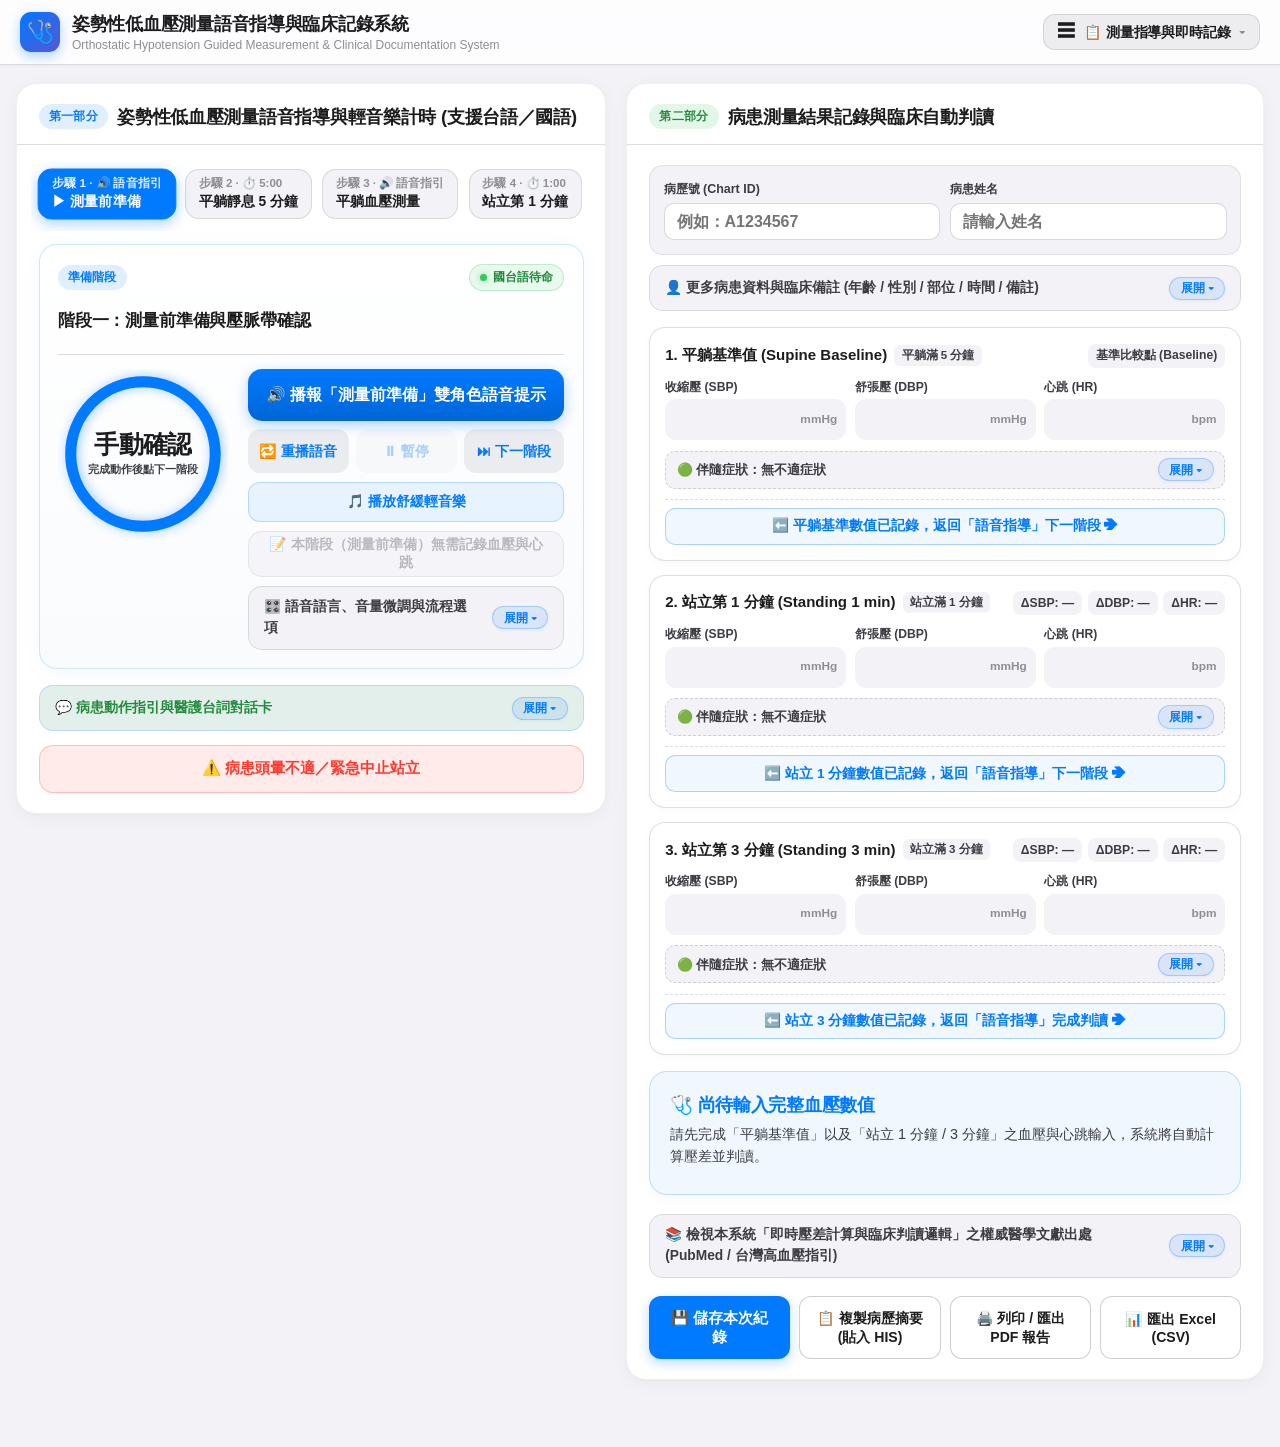
==== public/index.html @ 018072f5 "fix(ui): unify expand buttons on single line, fix completed active step text contrast, and prevent s" ====
<!DOCTYPE html>
<html lang="zh-TW">
<head>
  <meta charset="UTF-8" />
  <meta name="viewport" content="width=device-width, initial-scale=1.0" />
  <title>姿勢性低血壓測量語音指導與臨床記錄系統</title>
  <link rel="stylesheet" href="css/ios-theme.css" />
</head>
<body>

  <!-- 側邊欄導覽抽屜 (Off-canvas Sidebar Drawer) -->
  <div class="sidebar-backdrop" id="sidebarBackdrop" aria-hidden="true"></div>
  <aside class="app-sidebar" id="appSidebar" aria-label="系統功能選單">
    <div class="sidebar-header">
      <div class="sidebar-brand">
        <span class="sidebar-brand-icon">🩺</span>
        <span class="sidebar-brand-title">功能選單</span>
      </div>
      <button type="button" class="sidebar-close-btn" id="sidebarCloseBtn" aria-label="關閉選單">✕</button>
    </div>
    <div class="sidebar-body">
      <nav class="sidebar-nav-tabs" aria-label="功能頁籤">
        <button type="button" class="sidebar-tab-btn active" data-tab="tab-workspace">
          <span class="sidebar-tab-icon">📋</span>
          <div class="sidebar-tab-info">
            <strong>測量指導與即時記錄</strong>
          </div>
        </button>
        <button type="button" class="sidebar-tab-btn" data-tab="tab-history">
          <span class="sidebar-tab-icon">🗂️</span>
          <div class="sidebar-tab-info">
            <strong>歷史紀錄管理</strong>
          </div>
          <span class="badge-count" id="historyCountBadge">0</span>
        </button>
        <button type="button" class="sidebar-tab-btn" data-tab="tab-settings">
          <span class="sidebar-tab-icon">⚙️</span>
          <div class="sidebar-tab-info">
            <strong>語音、輕音樂與時間設定</strong>
          </div>
        </button>
      </nav>
      <div class="sidebar-section-divider"></div>
      <div class="sidebar-section-title">測量資料快捷操作</div>
      <div class="sidebar-actions-group">
        <button type="button" class="sidebar-action-btn" id="loadDemoCaseBtn" title="帶入一組典型姿勢性低血壓陽性數據以供測試">
          <span class="sidebar-action-icon">🧪</span>
          <div class="sidebar-action-info">
            <strong>帶入範例數據</strong>
          </div>
        </button>
        <button type="button" class="sidebar-action-btn" id="resetFormBtn" title="清空目前表單重新開始">
          <span class="sidebar-action-icon">🔄</span>
          <div class="sidebar-action-info">
            <strong>清空重填</strong>
          </div>
        </button>
      </div>
    </div>
    <div class="sidebar-footer">
      <span class="sidebar-footer-text">Orthostatic Hypotension System v2.1</span>
    </div>
  </aside>

  <!-- 頂部導覽與即時音訊狀態列 -->
  <header class="app-header">
    <div class="header-inner">
      <div class="brand-group">
        <div class="brand-icon" aria-hidden="true">🩺</div>
        <div class="brand-title">
          <h1>姿勢性低血壓測量語音指導與臨床記錄系統</h1>
          <p>Orthostatic Hypotension Guided Measurement &amp; Clinical Documentation System</p>
        </div>
      </div>

      <div class="header-controls">
        <button type="button" class="sidebar-toggle-btn" id="sidebarToggleBtn" aria-label="開啟功能選單" title="展開系統功能選單">
          <span class="sidebar-toggle-icon" aria-hidden="true">☰</span>
          <span class="sidebar-current-label" id="currentNavLabel">📋 測量指導與即時記錄</span>
          <span class="sidebar-toggle-chevron" aria-hidden="true">▾</span>
        </button>
      </div>
    </div>
  </header>

  <!-- 主內容區塊 -->
  <main class="main-container">

    <!-- 頁籤 1：雙欄聯動工作區 (第一部分：語音指導 + 第二部分：臨床記錄) -->
    <section id="tab-workspace" class="tab-panel active">

      <!-- 手機／平板專用：第一部分與第二部分快速切換列 (保留語音指導與記錄血壓雙頁箋，高度鎖定不跳動) -->
      <div class="mobile-part-switcher no-print" id="mobilePartSwitcher">
        <div class="mobile-part-switcher-inner">
          <button type="button" class="mobile-part-btn active" id="mobileShowPart1Btn">
            <span id="mobilePart1BtnText">⏱️ 語音指導</span>
            <span class="mobile-mini-timer-badge" id="mobileMiniTimerBadge">準備</span>
          </button>
          <button type="button" class="mobile-part-btn part2-btn" id="mobileShowPart2Btn">
            <span>📝 記錄血壓與判讀</span>
          </button>
        </div>
      </div>

      <div class="workspace-grid mobile-view-part1" id="workspaceGrid">

        <!-- ================================================================
             第一部分：互動式語音測量指導與等待輕音樂面板
             ================================================================ -->
        <div class="panel-card guidance-column">
          <div class="panel-header">
            <div class="panel-header-title">
              <span class="part-tag">第一部分</span>
              <h2>姿勢性低血壓測量語音指導與輕音樂計時 (支援台語／國語)</h2>
            </div>
          </div>

          <div class="panel-body">
            <!-- 階段進度條 (可點擊切換任意階段，再次點擊當前階段可直接播放) -->
            <div class="stepper-track" id="stepperTrack" aria-label="測量階段進度"></div>

            <!-- ============================================================
                 一體化「當前階段顯示 ＋ 語音/輕音樂播放與計時主控台」
                 核心按鈕一目了然，次要設定收合於摺疊抽屜內
                 ============================================================ -->
            <div class="current-stage-banner">
              <div class="stage-header-row">
                <div class="stage-meta-row">
                  <span class="stage-badge" id="currentStageBadge">準備階段</span>
                  <div class="stage-voice-status">
                    <span class="pulse-dot" id="voicePulseDot"></span>
                    <span id="voiceStatusText">國台語待命</span>
                  </div>
                </div>
                <h3 class="stage-title-text" id="currentStageTitle">階段一：測量前準備與壓脈帶確認</h3>
              </div>

              <!-- 中央整合區：左側圓形計時器 ＋ 右側主播放與階段控制面板 -->
              <div class="stage-console-body">
                <div class="timer-centerpiece">
                  <div class="timer-ring-container" id="timerRingContainer">
                    <svg class="timer-svg" viewBox="0 0 200 200">
                      <circle class="timer-circle-bg" cx="100" cy="100" r="85"></circle>
                      <circle class="timer-circle-progress" id="timerCircleProgress" cx="100" cy="100" r="85"></circle>
                    </svg>
                    <div class="timer-readout">
                      <span class="timer-digits" id="timerDigits">手動確認</span>
                      <span class="timer-subtext" id="timerSubtext">點擊主按鈕開始語音引導</span>
                    </div>
                  </div>
                </div>

                <!-- 緊貼階段與計時器的核心播放控制面板 -->
                <div class="stage-playback-controls">
                  <button type="button" class="btn btn-primary-large" id="primaryStepActionBtn">
                    🔊 播報「測量前準備」雙角色語音提示
                  </button>

                  <div class="secondary-actions-row">
                    <button type="button" class="btn btn-secondary" id="replayVoiceBtn">
                      🔁 重播語音
                    </button>
                    <button type="button" class="btn btn-secondary" id="pauseResumeTimerBtn" disabled>
                      ⏸ 暫停
                    </button>
                    <button type="button" class="btn btn-secondary" id="nextStepBtn">
                      ⏭ 下一階段
                    </button>
                  </div>

                  <button type="button" class="stage-audio-btn" id="headerMusicToggleBtn" title="隨時開啟或暫停等待期間的舒緩輕音樂" style="width: 100%;">
                    🎵 播放舒緩輕音樂
                  </button>

                  <!-- 快捷鍵：一鍵跳轉/聚焦至第二部分輸入當前階段血壓（步驟一準備階段預設為不可啟動 disabled） -->
                  <button type="button" class="btn btn-jump-record" id="jumpToRecordBtn" disabled>
                    📝 本階段（測量前準備）無需記錄血壓與心跳
                  </button>

                  <!-- 摺疊收納：平時不需頻繁變動的語音模式、獨立音量與流程選項 -->
                  <details class="collapsible-drawer">
                    <summary><span>🎛️ 語音語言、音量微調與流程選項</span></summary>
                    <div class="collapsible-drawer-body">
                      <div class="drawer-lang-row">
                        <select id="headerLangModeSelect" class="stage-lang-select" title="快速切換國語／台語播報搭配模式">
                          <option value="patient_tw_staff_zh" selected>🗣️ 病患：台語 ／ 醫護：國語 (推薦)</option>
                          <option value="all_tw">🗣️ 全台語模式 (病患＋醫護皆台語)</option>
                          <option value="patient_both_staff_zh">🗣️ 病患：國語＋台語 ／ 醫護：國語</option>
                          <option value="all_zh">🗣️ 全國語模式 (台灣國語 zh-TW)</option>
                        </select>
                        <button type="button" class="stage-audio-btn" id="headerTestVoiceBtn" title="測試台語與台灣國語語音">
                          🔊 測試語音
                        </button>
                      </div>

                      <div class="quick-volume-sliders">
                        <div class="vol-slider-item">
                          <span style="font-weight: 700; color: #047857; white-space: nowrap;">🔊 台語音量：</span>
                          <input type="range" id="quickTwVolInput" min="0.0" max="4.0" step="0.1" value="2.2" style="accent-color: #0d8a72;" title="獨立調整台語語音音量（支援 0% 靜音至 400% 增幅放大）" />
                          <strong id="quickTwVolVal" style="min-width: 42px; text-align: right; color: #047857;">220%</strong>
                        </div>
                        <div class="vol-slider-item">
                          <span style="font-weight: 700; color: #1d4ed8; white-space: nowrap;">🔉 國語音量：</span>
                          <input type="range" id="quickZhVolInput" min="0.0" max="2.0" step="0.05" value="0.65" style="accent-color: #0f6cbd;" title="獨立調整國語語音音量（透過 Web Audio GainNode 即時控音，支援 0% 靜音至 200% 增幅）" />
                          <strong id="quickZhVolVal" style="min-width: 42px; text-align: right; color: #1d4ed8;">65%</strong>
                        </div>
                      </div>

                      <div class="protocol-toolbar" style="margin-bottom: 0; padding-bottom: 0; border-bottom: none;">
                        <label class="toggle-label" title="勾選後將在平躺與站立之間增加「坐姿過渡與測量」階段">
                          <input type="checkbox" id="includeSittingToggle" />
                          <span>包含「坐姿過渡測量」階段</span>
                        </label>
                        <label class="toggle-label" title="開啟後將等待計時縮短為 15 秒，方便快速展示、教學或測試語音流程">
                          <input type="checkbox" id="quickDemoToggle" />
                          <span>⚡ 15秒快速測試模式</span>
                        </label>
                      </div>
                    </div>
                  </details>
                </div>
              </div>
            </div>

            <!-- 雙角色語音與動作提示卡 (可摺疊收合抽屜，釋放畫面垂直空間，點擊隨時展開查閱) -->
            <details class="collapsible-drawer dual-role-drawer" id="dualRoleDrawer">
              <summary>
                <span>💬 病患動作指引與醫護台詞對話卡</span>
              </summary>
              <div class="collapsible-drawer-body">
                <div class="dual-role-cards">
                  <!-- 對病患的指導 -->
                  <div class="role-card patient-card">
                    <div class="role-card-header">
                      <span class="role-badge">🛌 病患動作指引</span>
                      <div style="display: flex; gap: 0.35rem; flex-wrap: wrap;">
                        <button type="button" class="speak-single-btn" id="speakPatientTwBtn">
                          🔊 台語
                        </button>
                        <button type="button" class="speak-single-btn" id="speakPatientOnlyBtn">
                          🔊 國語
                        </button>
                      </div>
                    </div>
                    <p class="role-card-content" id="patientInstructionText">
                      請配合醫護人員躺平在檢查床上，雙腿自然伸直、不要交叉，全身放鬆即可。
                    </p>
                    <details class="collapsible-drawer" style="margin-top: 0.45rem; border-color: rgba(16, 185, 129, 0.25);">
                      <summary style="padding: 0.45rem 0.75rem; font-size: 0.8rem; background: rgba(16, 185, 129, 0.08); color: #047857;">
                        <span>💬 檢視台語台詞字幕</span>
                      </summary>
                      <div class="collapsible-drawer-body" style="padding: 0.55rem 0.75rem;">
                        <p id="patientTaiwaneseSubText" style="margin: 0; font-weight: 600; font-size: 0.82rem; color: #065f46;">
                          （台語：你好，這馬欲來量血壓。請配合護理師，躺平佇床仔頂，雙跤伸直莫交挐，身軀放輕鬆。）
                        </p>
                      </div>
                    </details>
                  </div>

                  <!-- 對醫護人員的指導 -->
                  <div class="role-card staff-card">
                    <div class="role-card-header">
                      <span class="role-badge">🧑‍⚕️ 醫護人員動作</span>
                      <div style="display: flex; gap: 0.35rem; flex-wrap: wrap;">
                        <button type="button" class="speak-single-btn" id="speakStaffOnlyBtn">
                          🔊 國語
                        </button>
                        <button type="button" class="speak-single-btn" id="speakStaffTwBtn">
                          🔊 台語
                        </button>
                      </div>
                    </div>
                    <p class="role-card-content" id="staffInstructionText">
                      請確認病患基本資料，選擇合適尺寸的血壓壓脈帶綁於上臂（與心臟同高），並引導病患平躺於檢查床上。
                    </p>
                  </div>
                </div>
              </div>
            </details>

            <!-- 緊急安全中止按鈕 -->
            <div class="action-buttons-grid">
              <button type="button" class="btn btn-warning-abort" id="emergencyAbortBtn">
                ⚠️ 病患頭暈不適／緊急中止站立
              </button>
            </div>
          </div>
        </div>

        <!-- ================================================================
             第二部分：臨床血壓心率記錄、自動判讀與病歷匯出面板
             ================================================================ -->
        <div class="panel-card record-column">
          <!-- 列印專用醫院報告標頭 -->
          <div class="print-only-header">
            <h1>姿勢性低血壓臨床檢測報告單 (Orthostatic Blood Pressure Report)</h1>
            <p>診斷基準：站立 3 分鐘內收縮壓 (SBP) 下降 ≥ 20 mmHg 或 舒張壓 (DBP) 下降 ≥ 10 mmHg</p>
          </div>

          <div class="panel-header">
            <div class="panel-header-title">
              <span class="part-tag part-two">第二部分</span>
              <h2>病患測量結果記錄與臨床自動判讀</h2>
            </div>
          </div>

          <div class="panel-body">
            <!-- 病患核心基本資料（僅保留最常填的病歷號與姓名，其餘收納至下方摺疊抽屜） -->
            <div class="patient-info-grid" style="margin-bottom: 0.65rem;">
              <div class="form-field">
                <label for="patientChartId">病歷號 (Chart ID)</label>
                <input type="text" id="patientChartId" placeholder="例如：A1234567" />
              </div>
              <div class="form-field">
                <label for="patientName">病患姓名</label>
                <input type="text" id="patientName" placeholder="請輸入姓名" />
              </div>
            </div>

            <!-- 摺疊收納：次要病患資料與臨床備註 -->
            <details class="collapsible-drawer" style="margin-bottom: 1rem;">
              <summary><span>👤 更多病患資料與臨床備註 (年齡 / 性別 / 部位 / 時間 / 備註)</span></summary>
              <div class="collapsible-drawer-body">
                <div class="patient-info-grid" style="margin-bottom: 0; background: transparent; border: none; padding: 0;">
                  <div class="form-field">
                    <label for="patientAge">年齡 (歲)</label>
                    <input type="number" id="patientAge" min="1" max="120" placeholder="例如：72" />
                  </div>
                  <div class="form-field">
                    <label for="patientGender">性別</label>
                    <select id="patientGender">
                      <option value="">未選擇</option>
                      <option value="男">男 (Male)</option>
                      <option value="女">女 (Female)</option>
                      <option value="其他">其他</option>
                    </select>
                  </div>
                  <div class="form-field">
                    <label for="patientArm">測量部位</label>
                    <select id="patientArm">
                      <option value="左手 (Left Arm)">左手 (Left Arm)</option>
                      <option value="右手 (Right Arm)">右手 (Right Arm)</option>
                    </select>
                  </div>
                  <div class="form-field">
                    <label for="patientCuffSize">壓脈帶尺寸</label>
                    <select id="patientCuffSize">
                      <option value="標準成人壓脈帶 (Standard)">標準成人壓脈帶 (Standard)</option>
                      <option value="大號成人壓脈帶 (Large)">大號成人壓脈帶 (Large)</option>
                      <option value="小號成人壓脈帶 (Small)">小號成人壓脈帶 (Small)</option>
                    </select>
                  </div>
                  <div class="form-field field-full-width">
                    <label for="patientMeasuredAt">測量日期與時間</label>
                    <input type="datetime-local" id="patientMeasuredAt" />
                  </div>
                </div>

                <div class="form-field">
                  <label for="patientNotes">醫護臨床備註（如：目前服用之降血壓藥物、昨日飲水量、下床步態觀察等）</label>
                  <textarea id="patientNotes" rows="2" placeholder="可輸入相關病史、用藥或臨床觀察備註..."></textarea>
                </div>
              </div>
            </details>

            <!-- 各階段血壓、心跳與症狀動態輸入區 -->
            <div class="measurement-stages-list" id="measurementStagesContainer"></div>

            <!-- 即時臨床自動判讀橫幅 -->
            <div class="assessment-banner status-pending" id="clinicalAssessmentBanner">
              <div class="assessment-headline" id="assessmentHeadline">
                🩺 尚待輸入完整血壓數值
              </div>
              <p class="assessment-summary" id="assessmentSummary">
                請先完成「平躺基準值」以及「站立 1 分鐘 / 3 分鐘」之血壓與心跳輸入，系統將自動計算壓差並判讀。
              </p>
              <ul class="assessment-notes-list" id="assessmentNotesList"></ul>
            </div>

            <!-- 臨床計算與判讀基準之權威醫學文獻出處 (PubMed / 台灣臨床指引) -->
            <details class="collapsible-drawer" style="margin-bottom: 1.15rem;" class="no-print">
              <summary>
                <span>📚 檢視本系統「即時壓差計算與臨床判讀邏輯」之權威醫學文獻出處 (PubMed / 台灣高血壓指引)</span>
              </summary>
              <div class="collapsible-drawer-body" style="font-size: 0.82rem; line-height: 1.5; color: #334155;">
                <div>
                  <strong>1. 姿勢性低血壓標準定義（平躺 5 分鐘後站立 3 分鐘內 ΔSBP 下降 ≥ 20 mmHg 或 ΔDBP 下降 ≥ 10 mmHg；合併仰臥位高血壓者參考 ΔSBP 下降 ≥ 30 mmHg）：</strong><br />
                  • Freeman R, Wieling W, Axelrod FB, et al. <em>Consensus statement on the definition of orthostatic hypotension, neurally mediated syncope and the postural tachycardia syndrome.</em> <strong>Clin Auton Res.</strong> 2011 Apr;21(2):69-72.
                  [<a href="https://pubmed.ncbi.nlm.nih.gov/21431947/" target="_blank" rel="noopener">PMID: 21431947</a> | <a href="https://doi.org/10.1007/s10286-011-0119-5" target="_blank" rel="noopener">DOI: 10.1007/s10286-011-0119-5</a>]
                </div>
                <div>
                  <strong>2. 台灣本土高血壓與高齡姿勢性低血壓臨床診療指引（台灣心臟學會 TSOC ／ 台灣高血壓學會 THS）：</strong><br />
                  • Wang TD, Chiang CE, Chao TH, et al. <em>2022 Guidelines of the Taiwan Society of Cardiology and the Taiwan Hypertension Society for the Management of Hypertension.</em> <strong>Acta Cardiol Sin.</strong> 2022 May;38(3):225-325.
                  [<a href="https://pubmed.ncbi.nlm.nih.gov/35673334/" target="_blank" rel="noopener">PMID: 35673334</a> | <a href="https://pmc.ncbi.nlm.nih.gov/articles/PMC9121756/" target="_blank" rel="noopener">PMCID: PMC9121756</a>]<br />
                  • Wu PS, Chao CT, Hsiao CH, et al. <em>Blood pressure targets, medication consideration and unique concerns in elderly hypertension IV: Focus on frailty, orthostatic hypotension, and resistant hypertension.</em> <strong>J Formos Med Assoc.</strong> 2025 Jul;124 Suppl 1:S63-S69.
                  [<a href="https://pubmed.ncbi.nlm.nih.gov/39370367/" target="_blank" rel="noopener">PMID: 39370367</a> | <a href="https://doi.org/10.1016/j.jfma.2024.09.022" target="_blank" rel="noopener">DOI: 10.1016/j.jfma.2024.09.022</a>]
                </div>
                <div>
                  <strong>3. 神經源性 (Neurogenic) vs. 非神經源性姿勢性低血壓之心率代償鑑別（ΔHR &lt; 15 bpm 及 ΔHR/ΔSBP 比值 &lt; 0.5 bpm/mmHg）：</strong><br />
                  • Norcliffe-Kaufmann L, Kaufmann H, Palma JA, et al. <em>Orthostatic heart rate changes in patients with autonomic failure caused by neurodegenerative synucleinopathies.</em> <strong>Ann Neurol.</strong> 2018 Mar;83(3):522-531.
                  [<a href="https://pubmed.ncbi.nlm.nih.gov/29405350/" target="_blank" rel="noopener">PMID: 29405350</a> | <a href="https://pmc.ncbi.nlm.nih.gov/articles/PMC5867255/" target="_blank" rel="noopener">PMCID: PMC5867255</a>]<br />
                  • Gibbons CH, Schmidt P, Biaggioni I, et al. <em>The recommendations of a consensus panel for the screening, diagnosis, and treatment of neurogenic orthostatic hypotension and associated supine hypertension.</em> <strong>J Neurol.</strong> 2017 Aug;264(8):1567-1582.
                  [<a href="https://pubmed.ncbi.nlm.nih.gov/28050656/" target="_blank" rel="noopener">PMID: 28050656</a> | <a href="https://pmc.ncbi.nlm.nih.gov/articles/PMC5533816/" target="_blank" rel="noopener">PMCID: PMC5533816</a>]
                </div>
                <div>
                  <strong>4. 姿勢性心搏過速症候群 (POTS) 篩檢標準（站立後無姿勢性低血壓，且成人心率增加 ΔHR ≥ 30 bpm 或絕對心率 ≥ 120 bpm）：</strong><br />
                  • Sheldon RS, Grubb BP 2nd, Olshansky B, et al. <em>2015 Heart Rhythm Society expert consensus statement on the diagnosis and treatment of postural tachycardia syndrome, inappropriate sinus tachycardia, and vasovagal syncope.</em> <strong>Heart Rhythm.</strong> 2015 Jun;12(6):e41-e63.
                  [<a href="https://pubmed.ncbi.nlm.nih.gov/25980576/" target="_blank" rel="noopener">PMID: 25980576</a> | <a href="https://pmc.ncbi.nlm.nih.gov/articles/PMC5267948/" target="_blank" rel="noopener">PMCID: PMC5267948</a>]
                </div>
              </div>
            </details>

            <!-- 儲存與病歷匯出按鈕列 -->
            <div class="record-actions-bar">
              <button type="button" class="btn btn-save" id="saveRecordBtn">
                💾 儲存本次紀錄
              </button>
              <button type="button" class="btn btn-outline" id="copyClinicalNoteBtn">
                📋 複製病歷摘要 (貼入 HIS)
              </button>
              <button type="button" class="btn btn-outline" id="printReportBtn">
                🖨️ 列印 / 匯出 PDF 報告
              </button>
              <button type="button" class="btn btn-outline" id="exportCurrentCsvBtn">
                📊 匯出 Excel (CSV)
              </button>
            </div>

            <!-- 列印專用醫護簽章尾註 -->
            <div class="print-only-footer">
              <span>執行測量醫護人員簽章：__________________________</span>
              <span>醫師判讀簽章：__________________________</span>
              <span>列印時間：<script>document.write(new Date().toLocaleDateString('zh-TW'));</script></span>
            </div>
          </div>
        </div>

      </div>
    </section>

    <!-- 頁籤 2：本機歷史紀錄管理 -->
    <section id="tab-history" class="tab-panel">
      <div class="panel-card">
        <div class="panel-header">
          <div class="panel-header-title">
            <span class="part-tag part-two">歷史資料庫</span>
            <h2>已儲存之姿勢性低血壓測量紀錄</h2>
          </div>
        </div>
        <div class="panel-body">
          <div class="history-toolbar">
            <input type="search" id="historySearchInput" class="search-input" placeholder="🔍 搜尋病患姓名或病歷號..." />
            <button type="button" class="btn btn-save" id="historyExportCsvBtn">
              📊 匯出全部紀錄為 Excel (CSV)
            </button>
          </div>

          <div class="history-table-wrapper">
            <table class="history-table">
              <thead>
                <tr>
                  <th>檢測日期時間</th>
                  <th>病歷號</th>
                  <th>姓名 (年齡)</th>
                  <th>平躺 BP (HR)</th>
                  <th>站立 1 分 BP (ΔSBP)</th>
                  <th>站立 3 分 BP (ΔSBP)</th>
                  <th>自動判讀結果</th>
                  <th>操作</th>
                </tr>
              </thead>
              <tbody id="historyTableBody"></tbody>
            </table>
          </div>
        </div>
      </div>
    </section>

    <!-- 頁籤 3：台灣語音、輕音樂與倒數時間設定 -->
    <section id="tab-settings" class="tab-panel">
      <div class="panel-card">
        <div class="panel-header">
          <div class="panel-header-title">
            <span class="part-tag">系統設定</span>
            <h2>台灣國語／台語雙語提示、舒緩輕音樂與各階段時間個人化設定</h2>
          </div>
        </div>

        <div class="panel-body">
          <div class="settings-grid">

            <!-- 語音設定卡 -->
            <div class="setting-group-card">
              <h3>🗣️ 台灣國語與台語 (Taiwanese Hokkien) 語音設定</h3>

              <div class="form-field">
                <label for="settingsLangModeSelect">預設語音播報語言搭配模式</label>
                <select id="settingsLangModeSelect">
                  <option value="patient_tw_staff_zh" selected>病患：台語 ／ 醫護人員：國語 (推薦臨床長者使用)</option>
                  <option value="all_tw">全台語模式 (對病患與對醫護人員皆播報台語)</option>
                  <option value="patient_both_staff_zh">病患：先國語再台語雙聲道 ／ 醫護人員：國語</option>
                  <option value="all_zh">全國語模式 (全部使用台灣國語 zh-TW)</option>
                </select>
              </div>

              <div class="form-field">
                <label for="twVoiceSelect">選擇台灣國語語音聲線（自動優先鎖定 zh-TW 語音）</label>
                <select id="twVoiceSelect">
                  <option value="">載入系統台灣語音中...</option>
                </select>
              </div>

              <div class="form-field">
                <label>語音播報語速（同時適用於國語與台語音檔）：<strong id="speechRateVal">0.96x</strong></label>
                <div class="range-row">
                  <span>慢</span>
                  <input type="range" id="speechRateInput" min="0.80" max="1.25" step="0.02" value="0.96" />
                  <span>快</span>
                </div>
              </div>

              <div class="form-field">
                <label>🔊 台語語音獨立音量（含強效增幅放大器，最高 400%）：<strong id="taiwaneseVolVal">220%</strong></label>
                <div class="range-row">
                  <span>靜音</span>
                  <input type="range" id="taiwaneseVolInput" min="0.0" max="4.0" step="0.1" value="2.2" />
                  <span>400% (超大聲)</span>
                </div>
              </div>

              <div class="form-field">
                <label>🔉 國語語音獨立音量（透過 Web Audio GainNode 即時控音，最高 200%）：<strong id="speechVolVal">65%</strong></label>
                <div class="range-row">
                  <span>靜音</span>
                  <input type="range" id="speechVolInput" min="0.0" max="2.0" step="0.05" value="0.65" />
                  <span>200% (增幅)</span>
                </div>
              </div>
            </div>

            <!-- 舒緩輕音樂設定卡 -->
            <div class="setting-group-card">
              <h3>🎵 等待期間舒緩輕音樂設定</h3>
              <div class="form-field">
                <label for="musicStyleSelect">選擇等待期間背景輕音樂風格</label>
                <select id="musicStyleSelect">
                  <option value="piano_pad">🎹 內建療癒鋼琴與溫暖弦樂襯底 (60 BPM 舒緩慢板)</option>
                  <option value="healing_bells">🔔 內建自然冥想泛音鐘聲 (深度呼吸放鬆)</option>
                  <option value="custom_mp3">📂 使用下方上傳的自訂 MP3 / WAV 音樂檔</option>
                </select>
              </div>

              <div class="form-field">
                <label>輕音樂平時音量：<strong id="musicVolVal">45%</strong>（語音播報時會自動智慧閃避調降音量）</label>
                <div class="range-row">
                  <span>靜音</span>
                  <input type="range" id="musicVolInput" min="0.05" max="1.0" step="0.05" value="0.45" />
                  <span>100%</span>
                </div>
              </div>

              <div class="form-field">
                <label for="customMusicFileInput">上傳診間自訂輕音樂檔案 (.mp3 / .wav)</label>
                <input type="file" id="customMusicFileInput" accept="audio/*" />
              </div>
            </div>

            <!-- 各階段倒數秒數自訂卡 -->
            <div class="setting-group-card">
              <h3>⏱️ 各階段等待計時秒數設定</h3>
              <div class="form-field">
                <label for="durSupineRest">平躺靜息等待時間 (秒) — 臨床標準建議 300 秒 (5 分鐘)</label>
                <input type="number" id="durSupineRest" min="10" max="1200" value="300" />
              </div>
              <div class="form-field">
                <label for="durSitting">坐姿過渡等待時間 (秒) — 預設 60 秒 (1 分鐘)</label>
                <input type="number" id="durSitting" min="10" max="600" value="60" />
              </div>
              <div class="form-field">
                <label for="durStand1">站立第 1 分鐘測量倒數 (秒) — 臨床標準 60 秒</label>
                <input type="number" id="durStand1" min="10" max="600" value="60" />
              </div>
              <div class="form-field">
                <label for="durStand3">站立第 1 分鐘後繼續等待至第 3 分鐘 (秒) — 臨床標準 120 秒</label>
                <input type="number" id="durStand3" min="10" max="600" value="120" />
              </div>
            </div>

          </div>

          <!-- 本機個人化設定儲存與還原控制列 -->
          <div class="settings-actions-bar">
            <button type="button" class="btn btn-restore-settings" id="restoreDefaultSettingsBtn">
              🔄 還原為系統預設值
            </button>
            <button type="button" class="btn btn-save-settings" id="saveUserSettingsBtn">
              💾 儲存目前個人化設定至本機
            </button>
          </div>
        </div>
      </div>
    </section>

  </main>

  <!-- 右下角通知訊息容器 -->
  <div class="toast-container" id="toastContainer" aria-live="polite"></div>

  <!-- 載入系統 JavaScript 模組 -->
  <script src="js/mandarin-audio-data.js"></script>
  <script src="js/taiwanese-audio-data.js"></script>
  <script src="js/protocol-steps.js"></script>
  <script src="js/audio-engine.js"></script>
  <script src="js/clinical-evaluator.js"></script>
  <script src="js/storage-export.js"></script>
  <script src="js/app.js"></script>
</body>
</html>
---- public/css/ios-theme.css ----
/* ==========================================================================
   姿勢性低血壓 (OH) 測量語音指導與臨床記錄系統 - iOS 原生質感視覺主題
   Apple Human Interface Guidelines (HIG) 設計語言
   特性：
   1. iOS 18 SF Pro 字體排版、次像素平滑抗鋸齒
   2. 蘋果系統級語意色彩（iOS System Blue, Green, Red, Orange, Gray）
   3. 磨砂玻璃頂部導覽列 (Frosted Glass / Backdrop-filter blur)
   4. 分段控制器 (iOS Segmented Control) 膠囊切換列
   5. Apple Watch 活動圓環 (Activity Ring) 風格圓形倒數計時器
   6. iOS 圓角群組清單 (Inset Grouped Cards, border-radius: 18px ~ 20px)
   7. 靈動微交互觸控反饋 (Active scale 0.97 ~ 0.98, Haptic feel)
   8. 動態島膠囊風格通知 (Dynamic Island Toast)
   9. 完整相容所有現有 JavaScript 業務邏輯與列印模式 (@media print)
   ========================================================================== */

:root {
  /* iOS 18 核心系統語意色彩 (Light Mode) */
  --ios-bg: #f2f2f7;                  /* System Grouped Background */
  --ios-card: #ffffff;                /* Secondary System Grouped Background */
  --ios-card-subtle: #f8f8fa;
  --ios-card-inset: #f2f2f7;
  
  --ios-blue: #007aff;                /* System Blue */
  --ios-blue-hover: #0066d6;
  --ios-blue-light: rgba(0, 122, 255, 0.12);
  --ios-blue-subtle: rgba(0, 122, 255, 0.06);

  --ios-green: #34c759;               /* System Green */
  --ios-green-hover: #2db34e;
  --ios-green-light: rgba(52, 199, 89, 0.14);

  --ios-teal: #30b0c7;                /* System Teal */
  --ios-indigo: #5856d6;              /* System Indigo */
  
  --ios-orange: #ff9500;              /* System Orange */
  --ios-orange-light: rgba(255, 149, 0, 0.14);

  --ios-red: #ff3b30;                 /* System Red (Destructive) */
  --ios-red-hover: #e02d23;
  --ios-red-light: rgba(255, 59, 48, 0.12);

  --ios-label: #1c1c1e;               /* Label Color (Primary) */
  --ios-label-secondary: #3c3c43;     /* Secondary Label */
  --ios-label-tertiary: #8e8e93;      /* Tertiary Label */
  --ios-label-quaternary: #aeaeb2;    /* Quaternary Label */

  --ios-separator: rgba(60, 60, 67, 0.18); /* Apple Hairline Separator */
  --ios-border-subtle: rgba(60, 60, 67, 0.08);

  --ios-shadow-card: 0 4px 20px -2px rgba(0, 0, 0, 0.05), 0 1px 3px rgba(0, 0, 0, 0.02);
  --ios-shadow-active: 0 2px 8px rgba(0, 0, 0, 0.10);
  --ios-shadow-float: 0 10px 30px -4px rgba(0, 0, 0, 0.12), 0 4px 10px rgba(0, 0, 0, 0.04);

  --radius-card: 20px;
  --radius-card-sm: 16px;
  --radius-btn: 14px;
  --radius-pill: 999px;

  /* 既有業務變數映射相容 */
  --bg-page: var(--ios-bg);
  --bg-card: var(--ios-card);
  --bg-subtle: var(--ios-card-subtle);
  --primary: var(--ios-blue);
  --primary-hover: var(--ios-blue-hover);
  --primary-light: var(--ios-blue-light);
  --teal: var(--ios-green);
  --teal-light: var(--ios-green-light);
  --amber: var(--ios-orange);
  --amber-light: var(--ios-orange-light);
  --danger: var(--ios-red);
  --danger-light: var(--ios-red-light);
  --text-main: var(--ios-label);
  --text-secondary: var(--ios-label-secondary);
  --text-muted: var(--ios-label-tertiary);
  --border-color: var(--ios-separator);
  --shadow-sm: var(--ios-shadow-card);
  --shadow-md: var(--ios-shadow-float);
  --radius-md: var(--radius-card-sm);
  --radius-lg: var(--radius-card);
}

/* 全域重設與字體排版 */
* {
  box-sizing: border-box;
  margin: 0;
  padding: 0;
  -webkit-tap-highlight-color: transparent;
}

html {
  scroll-behavior: smooth;
  background-color: var(--ios-bg);
}

body {
  font-family: -apple-system, BlinkMacSystemFont, "SF Pro Text", "SF Pro Display", "PingFang TC", "Helvetica Neue", "Microsoft JhengHei", sans-serif;
  background-color: var(--ios-bg);
  color: var(--ios-label);
  line-height: 1.5;
  min-height: 100vh;
  -webkit-font-smoothing: antialiased;
  -moz-osx-font-smoothing: grayscale;
}

/* ==========================================================================
   頂部導覽列 — iOS 磨砂玻璃 (Frosted Glass Navigation Bar)
   ========================================================================== */
.app-header {
  background: rgba(255, 255, 255, 0.85);
  backdrop-filter: blur(25px) saturate(180%);
  -webkit-backdrop-filter: blur(25px) saturate(180%);
  border-bottom: 0.5px solid var(--ios-separator);
  padding: 0.75rem 1.25rem;
  position: relative;
  z-index: 50;
  box-shadow: 0 1px 4px rgba(0, 0, 0, 0.03);
}

.header-inner {
  max-width: 1480px;
  margin: 0 auto;
  display: flex;
  flex-wrap: nowrap;
  align-items: center;
  justify-content: space-between;
  gap: 0.75rem;
}

.brand-group {
  display: flex;
  align-items: center;
  gap: 0.75rem;
  min-width: 0;
  flex: 1 1 auto;
}

.brand-title {
  min-width: 0;
  flex: 1 1 auto;
}

.brand-title h1 {
  font-size: 1.15rem;
  font-weight: 700;
  color: var(--ios-label);
  letter-spacing: -0.015em;
  margin: 0;
  line-height: 1.25;
}

.brand-title p {
  font-size: 0.75rem;
  color: var(--ios-label-secondary);
  margin-top: 0.15rem;
  line-height: 1.2;
}

.header-controls {
  flex-shrink: 0;
  display: flex;
  align-items: center;
}

.brand-icon {
  width: 40px;
  height: 40px;
  border-radius: 11px;
  background: linear-gradient(135deg, #007aff 0%, #5856d6 100%);
  color: #ffffff;
  display: flex;
  align-items: center;
  justify-content: center;
  font-size: 1.35rem;
  flex-shrink: 0;
  box-shadow: 0 4px 12px rgba(0, 122, 255, 0.35);
}

.brand-title h1 {
  font-size: 1.15rem;
  font-weight: 700;
  letter-spacing: -0.015em;
  color: var(--ios-label);
  line-height: 1.25;
}

.brand-title p {
  font-size: 0.75rem;
  color: var(--ios-label-tertiary);
  font-weight: 500;
}

.ios-edition-badge {
  display: inline-block;
  background: rgba(0, 122, 255, 0.12);
  color: var(--ios-blue);
  font-size: 0.68rem;
  font-weight: 700;
  padding: 0.1rem 0.45rem;
  border-radius: 6px;
  margin-left: 0.4rem;
  vertical-align: middle;
}

/* 頂部頁籤 — iOS 分段控制器 (Segmented Control) */
.nav-tabs {
  display: inline-flex;
  background: rgba(118, 118, 128, 0.12);
  border-radius: 12px;
  padding: 3px;
  gap: 2px;
  border: none;
}

.nav-tab-btn {
  background: transparent;
  border: none;
  color: var(--ios-label-secondary);
  font-family: inherit;
  font-size: 0.86rem;
  font-weight: 600;
  padding: 0.45rem 0.95rem;
  border-radius: 9px;
  cursor: pointer;
  display: inline-flex;
  align-items: center;
  gap: 0.4rem;
  transition: all 0.22s cubic-bezier(0.16, 1, 0.3, 1);
  user-select: none;
}

.nav-tab-btn:hover {
  color: var(--ios-label);
}

.nav-tab-btn.active {
  background: #ffffff;
  color: #000000;
  box-shadow: 0 3px 8px rgba(0, 0, 0, 0.12), 0 1px 2px rgba(0, 0, 0, 0.06);
  font-weight: 700;
}

.badge-count {
  background: var(--ios-red);
  color: #ffffff;
  font-size: 0.72rem;
  font-weight: 700;
  padding: 0.08rem 0.4rem;
  border-radius: 999px;
  line-height: 1;
}

/* ==========================================================================
   iOS 摺疊側邊欄導覽 (Off-canvas Drawer)
   ========================================================================== */
.sidebar-toggle-btn {
  display: inline-flex;
  align-items: center;
  gap: 0.55rem;
  background: rgba(118, 118, 128, 0.12);
  border: 1px solid rgba(60, 60, 67, 0.15);
  border-radius: 12px;
  padding: 0.45rem 0.85rem;
  font-family: inherit;
  font-size: 0.88rem;
  font-weight: 600;
  color: var(--ios-label);
  cursor: pointer;
  transition: all 0.2s cubic-bezier(0.16, 1, 0.3, 1);
  -webkit-tap-highlight-color: transparent;
}

.sidebar-toggle-btn:hover {
  background: rgba(118, 118, 128, 0.18);
  border-color: rgba(0, 122, 255, 0.35);
  color: var(--ios-blue);
}

.sidebar-toggle-btn:active {
  transform: scale(0.96);
}

.sidebar-toggle-icon {
  font-size: 1.1rem;
  line-height: 1;
}

.sidebar-current-label {
  font-weight: 700;
  letter-spacing: -0.01em;
}

.sidebar-toggle-chevron {
  font-size: 0.75rem;
  color: var(--ios-label-tertiary);
}

/* 側邊欄遮罩 (Backdrop) */
.sidebar-backdrop {
  position: fixed;
  top: 0;
  left: 0;
  width: 100vw;
  height: 100vh;
  background: rgba(0, 0, 0, 0.38);
  backdrop-filter: blur(4px);
  -webkit-backdrop-filter: blur(4px);
  opacity: 0;
  visibility: hidden;
  z-index: 1000;
  transition: opacity 0.28s ease, visibility 0.28s ease;
}

.sidebar-backdrop.open {
  opacity: 1;
  visibility: visible;
}

/* 側邊欄本體 (Drawer) */
.app-sidebar {
  position: fixed;
  top: 0;
  right: 0;
  width: 330px;
  max-width: 86vw;
  height: 100vh;
  height: 100dvh;
  background: rgba(255, 255, 255, 0.94);
  backdrop-filter: blur(30px) saturate(190%);
  -webkit-backdrop-filter: blur(30px) saturate(190%);
  border-left: 1px solid rgba(60, 60, 67, 0.12);
  box-shadow: none;
  visibility: hidden;
  z-index: 1001;
  display: flex;
  flex-direction: column;
  transform: translateX(100%);
  transition: transform 0.32s cubic-bezier(0.16, 1, 0.3, 1), box-shadow 0.32s ease;
}

.app-sidebar.open {
  transform: translateX(0);
  box-shadow: -10px 0 35px -5px rgba(0, 0, 0, 0.16);
  visibility: visible;
}

.sidebar-header {
  display: flex;
  justify-content: space-between;
  align-items: center;
  padding: 1.25rem 1.2rem 1rem;
  border-bottom: 1px solid rgba(60, 60, 67, 0.10);
}

.sidebar-brand {
  display: flex;
  align-items: center;
  gap: 0.6rem;
}

.sidebar-brand-icon {
  font-size: 1.4rem;
}

.sidebar-brand-title {
  font-size: 1.1rem;
  font-weight: 700;
  letter-spacing: -0.015em;
  color: var(--ios-label);
}

.sidebar-close-btn {
  background: rgba(118, 118, 128, 0.12);
  border: none;
  width: 32px;
  height: 32px;
  border-radius: 50%;
  display: flex;
  align-items: center;
  justify-content: center;
  font-size: 0.95rem;
  color: var(--ios-label-secondary);
  cursor: pointer;
  transition: all 0.2s ease;
}

.sidebar-close-btn:hover {
  background: rgba(118, 118, 128, 0.22);
  color: var(--ios-label);
}

.sidebar-close-btn:active {
  transform: scale(0.92);
}

.sidebar-body {
  flex: 1;
  padding: 1rem 0.9rem;
  overflow-y: auto;
  -webkit-overflow-scrolling: touch;
}

.sidebar-nav-tabs {
  display: flex;
  flex-direction: column;
  gap: 0.65rem;
}

.sidebar-tab-btn {
  display: flex;
  align-items: center;
  gap: 0.85rem;
  padding: 0.85rem 1rem;
  background: rgba(242, 242, 247, 0.7);
  border: 1px solid rgba(60, 60, 67, 0.08);
  border-radius: 14px;
  text-align: left;
  cursor: pointer;
  transition: all 0.2s cubic-bezier(0.16, 1, 0.3, 1);
  font-family: inherit;
  color: var(--ios-label);
  position: relative;
}

.sidebar-tab-btn:hover {
  background: rgba(0, 122, 255, 0.08);
  border-color: rgba(0, 122, 255, 0.25);
}

.sidebar-tab-btn:active {
  transform: scale(0.98);
}

.sidebar-tab-btn.active {
  background: rgba(0, 122, 255, 0.12);
  border-color: rgba(0, 122, 255, 0.4);
  box-shadow: 0 4px 14px rgba(0, 122, 255, 0.12);
}

.sidebar-tab-btn.active strong {
  color: var(--ios-blue);
}

.sidebar-tab-icon {
  font-size: 1.35rem;
  line-height: 1;
}

.sidebar-tab-info {
  flex: 1;
  display: flex;
  flex-direction: column;
  gap: 0.15rem;
}

.sidebar-tab-info strong {
  font-size: 0.95rem;
  font-weight: 700;
  letter-spacing: -0.01em;
  color: var(--ios-label);
}

.sidebar-tab-info small {
  font-size: 0.74rem;
  color: var(--ios-label-tertiary);
  line-height: 1.25;
}

.sidebar-section-divider {
  height: 1px;
  background: rgba(60, 60, 67, 0.12);
  margin: 1.15rem 0.2rem 0.85rem;
}

.sidebar-section-title {
  font-size: 0.76rem;
  font-weight: 700;
  text-transform: uppercase;
  letter-spacing: 0.04em;
  color: var(--ios-label-secondary);
  padding: 0 0.4rem 0.45rem;
}

.sidebar-actions-group {
  display: flex;
  flex-direction: column;
  gap: 0.55rem;
}

.sidebar-action-btn {
  display: flex;
  align-items: center;
  gap: 0.8rem;
  padding: 0.75rem 0.95rem;
  background: rgba(242, 242, 247, 0.7);
  border: 1px solid rgba(60, 60, 67, 0.08);
  border-radius: 14px;
  text-align: left;
  cursor: pointer;
  transition: all 0.2s cubic-bezier(0.16, 1, 0.3, 1);
  font-family: inherit;
  color: var(--ios-label);
  width: 100%;
  box-sizing: border-box;
}

.sidebar-action-btn:hover {
  background: rgba(0, 122, 255, 0.08);
  border-color: rgba(0, 122, 255, 0.25);
}

.sidebar-action-btn:active {
  transform: scale(0.98);
}

.sidebar-action-icon {
  font-size: 1.25rem;
  line-height: 1;
}

.sidebar-action-info {
  flex: 1;
  display: flex;
  flex-direction: column;
  gap: 0.12rem;
}

.sidebar-action-info strong {
  font-size: 0.90rem;
  font-weight: 700;
  letter-spacing: -0.01em;
  color: var(--ios-label);
}

.sidebar-action-info small {
  font-size: 0.72rem;
  color: var(--ios-label-tertiary);
  line-height: 1.2;
}

.sidebar-footer {
  padding: 1rem 1.2rem;
  border-top: 1px solid rgba(60, 60, 67, 0.10);
  text-align: center;
}

.sidebar-footer-text {
  font-size: 0.72rem;
  font-weight: 500;
  color: var(--ios-label-tertiary);
}

/* ==========================================================================
   手機／平板專用：雙部快速切換列 — iOS 18 懸浮分段控制器
   ========================================================================== */
.mobile-part-switcher {
  display: none;
  margin-bottom: 0.85rem;
  background: rgba(120, 120, 128, 0.14);
  backdrop-filter: blur(25px) saturate(180%);
  -webkit-backdrop-filter: blur(25px) saturate(180%);
  border: none;
  border-radius: 14px;
  padding: 3.5px;
  box-shadow: 0 4px 16px rgba(0, 0, 0, 0.04);
  position: sticky;
  top: 0.4rem;
  z-index: 45;
  box-sizing: border-box;
}

.mobile-part-switcher-inner {
  display: grid;
  grid-template-columns: 1fr 1fr;
  gap: 0.35rem;
  align-items: stretch;
}

.mobile-part-btn {
  border: none;
  background: transparent;
  color: var(--ios-label-secondary);
  font-family: inherit;
  font-size: 0.92rem;
  font-weight: 700;
  height: 44px;
  min-height: 44px;
  max-height: 44px;
  padding: 0 0.6rem;
  border-radius: 11px;
  cursor: pointer;
  display: flex;
  align-items: center;
  justify-content: center;
  gap: 0.35rem;
  white-space: nowrap;
  overflow: hidden;
  box-sizing: border-box;
  transition: all 0.22s cubic-bezier(0.16, 1, 0.3, 1);
}

.mobile-part-btn span {
  white-space: nowrap;
  overflow: hidden;
  text-overflow: ellipsis;
}

.mobile-part-btn.active {
  background: #ffffff;
  color: var(--ios-blue);
  box-shadow: 0 3px 10px rgba(0, 0, 0, 0.12), 0 1px 3px rgba(0, 0, 0, 0.08);
}

.mobile-part-btn.part2-btn.active {
  background: #ffffff;
  color: var(--ios-green);
  box-shadow: 0 3px 10px rgba(0, 0, 0, 0.12), 0 1px 3px rgba(0, 0, 0, 0.08);
}

.mobile-mini-timer-badge {
  background: rgba(0, 122, 255, 0.12);
  color: var(--ios-blue);
  padding: 0.12rem 0.4rem;
  border-radius: 6px;
  font-size: 0.75rem;
  font-variant-numeric: tabular-nums;
  white-space: nowrap;
  flex-shrink: 0;
  line-height: 1.2;
  font-weight: 700;
}

.mobile-part-btn:not(.active) .mobile-mini-timer-badge {
  background: rgba(0, 0, 0, 0.08);
  color: var(--ios-label-secondary);
}

/* ==========================================================================
   主內容版面與 iOS 圓角群組面板 (Inset Grouped Cards)
   ========================================================================== */
.main-container {
  max-width: 1480px;
  margin: 1.15rem auto;
  padding: 0 1rem 3rem 1rem;
}

.tab-panel {
  display: none;
}

.tab-panel.active {
  display: block;
}

.workspace-grid {
  display: grid;
  grid-template-columns: minmax(0, 1fr) minmax(0, 1.08fr);
  gap: 1.25rem;
  align-items: start;
}

.panel-card {
  background: var(--ios-card);
  border-radius: var(--radius-card);
  box-shadow: var(--ios-shadow-card);
  border: 0.5px solid var(--ios-border-subtle);
  overflow: hidden;
  transition: box-shadow 0.25s ease;
}

.panel-card:hover {
  box-shadow: var(--ios-shadow-float);
}

.panel-header {
  padding: 1.15rem 1.35rem 0.85rem 1.35rem;
  display: flex;
  flex-wrap: wrap;
  align-items: center;
  justify-content: space-between;
  gap: 0.65rem;
  border-bottom: 0.5px solid var(--ios-separator);
}

.panel-header-title {
  display: flex;
  align-items: center;
  gap: 0.55rem;
  flex-wrap: wrap;
}

.panel-header-title h2 {
  font-size: 1.15rem;
  font-weight: 700;
  color: var(--ios-label);
  letter-spacing: -0.015em;
}

.part-tag {
  display: inline-flex;
  align-items: center;
  justify-content: center;
  font-size: 0.74rem;
  font-weight: 700;
  letter-spacing: 0.02em;
  padding: 0.22rem 0.65rem;
  border-radius: var(--radius-pill);
  background: var(--ios-blue-light);
  color: var(--ios-blue);
}

.part-tag.part-two {
  background: var(--ios-green-light);
  color: #248a3d;
}

.panel-body {
  padding: 1.25rem 1.35rem;
}

/* ==========================================================================
   第一部分：階段進度橫向膠囊軌道 (Stepper Track)
   ========================================================================== */
.stepper-track {
  display: flex;
  gap: 0.65rem;
  overflow-x: auto;
  overflow-y: hidden;
  padding: 8px 8px 12px 8px; /* 提供充足四向緩衝內距，徹底消除點擊放大時被捲軸容器邊界裁切問題 */
  margin: -4px -8px 0.85rem -8px;
  scrollbar-width: thin;
  -webkit-overflow-scrolling: touch;
  scroll-margin-top: 66px;
  align-items: center;
}

.stepper-track::-webkit-scrollbar {
  height: 4px;
}

.stepper-track::-webkit-scrollbar-thumb {
  background: rgba(0, 0, 0, 0.15);
  border-radius: 4px;
}

.step-node {
  flex: 0 0 auto;
  background: #f2f2f7;
  border: 1.5px solid rgba(60, 60, 67, 0.15);
  border-radius: 14px;
  padding: 0.45rem 0.8rem;
  cursor: pointer;
  transition: transform 0.2s cubic-bezier(0.16, 1, 0.3, 1),
              box-shadow 0.2s cubic-bezier(0.16, 1, 0.3, 1),
              background 0.2s ease, border-color 0.2s ease;
  display: flex;
  flex-direction: column;
  gap: 0.15rem;
  min-width: 110px;
  position: relative;
  z-index: 1;
  box-sizing: border-box;
}

.step-node:hover {
  background: #e5e5ea;
  z-index: 2;
}

.step-node:active {
  transform: scale(0.97);
}

.step-node-num {
  font-size: 0.72rem;
  color: var(--ios-label-tertiary);
  font-weight: 600;
  line-height: 1.2;
}

.step-node-title {
  font-size: 0.86rem;
  font-weight: 700;
  color: var(--ios-label);
  white-space: nowrap;
  line-height: 1.25;
}

/* 狀態 1：選中但尚未完成之步驟（藍色高亮） */
.step-node.active {
  background: var(--ios-blue);
  color: #ffffff;
  border-color: var(--ios-blue);
  box-shadow: 0 4px 14px rgba(0, 122, 255, 0.35);
  transform: scale(1.02);
  z-index: 5; /* 確保選中狀態置於頂層，四周邊框與陰影完全展開，絕不被相鄰節點遮蔽 */
}

.step-node.active .step-node-num {
  color: rgba(255, 255, 255, 0.88);
}

.step-node.active .step-node-title {
  color: #ffffff;
  font-weight: 700;
}

/* 狀態 2：已完成但未被選中之步驟（清新淺綠背景 + 深綠高對比字體） */
.step-node.completed:not(.active) {
  border-color: #10b981;
  background: #ecfdf5;
}

.step-node.completed:not(.active) .step-node-num {
  color: #047857;
  font-weight: 700;
}

.step-node.completed:not(.active) .step-node-title {
  color: #064e3b;
  font-weight: 700;
}

/* 狀態 3：已完成且被點選選中之步驟（飽和深綠底色 + 高對比純白/薄荷綠字體，極致清晰） */
.step-node.active.completed {
  background: #15803d !important; /* 深森林綠底色 */
  border-color: #166534 !important;
  box-shadow: 0 4px 14px rgba(21, 128, 61, 0.40) !important;
  transform: scale(1.02);
  z-index: 5; /* 確保四邊完整邊框浮於頂層 */
}

.step-node.active.completed .step-node-num {
  color: #bbf7d0 !important; /* 淺薄荷綠號碼提示 */
  font-weight: 700;
}

.step-node.active.completed .step-node-title {
  color: #ffffff !important; /* 純白高對比粗體標題（對比度 5.4:1） */
  font-weight: 800;
}

/* ==========================================================================
   當前階段控制橫幅 — Apple Watch 活動卡片風格
   ========================================================================== */
.current-stage-banner {
  background: linear-gradient(180deg, #ffffff 0%, #f9fbfd 100%);
  border: 0.5px solid rgba(0, 122, 255, 0.18);
  border-radius: 18px;
  padding: 1.15rem;
  margin-bottom: 1rem;
  box-shadow: 0 4px 20px rgba(0, 122, 255, 0.05);
}

.stage-header-row {
  display: flex;
  flex-direction: column;
  gap: 0.45rem;
  padding-bottom: 0.65rem;
  margin-bottom: 0.85rem;
  border-bottom: 0.5px solid var(--ios-separator);
}

.stage-meta-row {
  display: flex;
  align-items: center;
  justify-content: space-between;
  width: 100%;
  gap: 0.5rem;
}

.stage-badge {
  background: rgba(0, 122, 255, 0.12);
  color: var(--ios-blue);
  font-size: 0.76rem;
  font-weight: 700;
  padding: 0.22rem 0.65rem;
  border-radius: var(--radius-pill);
  white-space: nowrap;
}

.stage-voice-status {
  font-size: 0.76rem;
  font-weight: 700;
  color: #248a3d;
  background: rgba(52, 199, 89, 0.10);
  border: 0.5px solid rgba(52, 199, 89, 0.25);
  padding: 0.22rem 0.65rem;
  border-radius: var(--radius-pill);
  display: inline-flex;
  align-items: center;
  gap: 0.35rem;
}

.pulse-dot {
  width: 7px;
  height: 7px;
  border-radius: 50%;
  background: var(--ios-green);
  display: inline-block;
  box-shadow: 0 0 6px rgba(52, 199, 89, 0.6);
}

.pulse-dot.active {
  background: var(--ios-blue);
  box-shadow: 0 0 10px rgba(0, 122, 255, 0.9);
  animation: pulse-ring 1s infinite;
}

@keyframes pulse-ring {
  0% { transform: scale(0.95); opacity: 0.8; }
  50% { transform: scale(1.3); opacity: 1; }
  100% { transform: scale(0.95); opacity: 0.8; }
}

.stage-title-text,
.stage-header-row h3 {
  font-size: 1.05rem;
  color: var(--ios-label);
  font-weight: 800;
  margin: 0;
  padding: 0;
  line-height: 1.35;
  min-height: 2.7em;
  display: flex;
  align-items: center;
  letter-spacing: -0.01em;
}

/* 控制台本體：圓形倒數計時器 ＋ 播放控制列 */
.stage-console-body {
  display: grid;
  grid-template-columns: 170px minmax(0, 1fr);
  gap: 1.25rem;
  align-items: start;
  width: 100%;
  max-width: 100%;
  box-sizing: border-box;
}

.timer-centerpiece {
  display: flex;
  flex-direction: column;
  align-items: center;
  justify-content: flex-start;
  width: 170px;
  flex-shrink: 0;
  align-self: start;
}

.timer-ring-container {
  position: relative;
  width: 170px;
  height: 170px;
  display: flex;
  align-items: center;
  justify-content: center;
  transition: transform 0.4s ease;
}

.timer-ring-container.music-breathing .timer-svg {
  animation: apple-watch-pulse 4s infinite ease-in-out;
  transform-origin: 50% 50%;
}

@keyframes apple-watch-pulse {
  0%, 100% { transform: rotate(-90deg) scale(1); filter: drop-shadow(0 4px 12px rgba(0, 122, 255, 0.15)); }
  50% { transform: rotate(-90deg) scale(1.035); filter: drop-shadow(0 8px 24px rgba(0, 122, 255, 0.35)); }
}

.timer-ring-container .timer-readout,
.timer-ring-container .timer-digits,
.timer-ring-container .timer-subtext {
  animation: none !important;
}

.timer-svg {
  width: 100%;
  height: 100%;
  transform: rotate(-90deg);
}

.timer-circle-bg {
  fill: none;
  stroke: #e5e5ea;
  stroke-width: 13;
}

.timer-circle-progress {
  fill: none;
  stroke: var(--ios-blue);
  stroke-width: 13;
  stroke-linecap: round;
  stroke-dasharray: 534;
  stroke-dashoffset: 0;
  transition: stroke-dashoffset 0.85s linear, stroke 0.3s ease;
  filter: drop-shadow(0 2px 6px rgba(0, 122, 255, 0.4));
}

.timer-circle-progress.pre-alert {
  stroke: var(--ios-orange);
  filter: drop-shadow(0 2px 8px rgba(255, 149, 0, 0.5));
}

.timer-circle-progress.done {
  stroke: var(--ios-green);
  filter: drop-shadow(0 2px 8px rgba(52, 199, 89, 0.5));
}

.timer-readout {
  position: absolute;
  top: 0;
  left: 0;
  width: 100%;
  height: 100%;
  display: flex;
  flex-direction: column;
  align-items: center;
  justify-content: center;
  text-align: center;
  padding: 0 16px;
  pointer-events: none;
  box-sizing: border-box;
  z-index: 2;
}

.timer-digits {
  font-size: 1.55rem;
  font-weight: 800;
  letter-spacing: -0.025em;
  color: var(--ios-label);
  font-variant-numeric: tabular-nums;
  line-height: 1.1;
  margin: 0 0 4px 0;
  padding: 0;
  max-width: 120px;
  white-space: nowrap;
  overflow: hidden;
  text-overflow: ellipsis;
  text-align: center;
}

.timer-subtext {
  position: static;
  font-size: 0.70rem;
  color: var(--ios-label-secondary);
  font-weight: 600;
  line-height: 1.25;
  text-align: center;
  margin: 0;
  padding: 0;
  max-width: 112px;
  word-break: break-word;
}

.music-active-pill,
.voice-progress-slot {
  display: none !important;
}

.voice-progress-container {
  width: 100%;
  margin: 0;
  padding: 0.65rem 0.9rem;
  background: rgba(255, 255, 255, 0.88);
  backdrop-filter: blur(25px) saturate(180%);
  -webkit-backdrop-filter: blur(25px) saturate(180%);
  border: 1px solid rgba(0, 122, 255, 0.22);
  border-radius: var(--radius-card-sm, 16px);
  box-shadow: 0 8px 24px -4px rgba(0, 122, 255, 0.12), 0 2px 6px rgba(0, 0, 0, 0.03);
  opacity: 0;
  visibility: hidden;
  pointer-events: none;
  transform: translateY(-4px);
  transition: opacity 0.22s ease, transform 0.22s ease;
}

.voice-progress-container.active {
  opacity: 1;
  visibility: visible;
  pointer-events: auto;
  transform: translateY(0);
}

.voice-progress-container.completed {
  opacity: 1;
  visibility: visible;
  pointer-events: auto;
  transform: translateY(0);
  background: rgba(242, 253, 245, 0.92);
  border-color: rgba(52, 199, 89, 0.35);
  box-shadow: 0 8px 24px -4px rgba(52, 199, 89, 0.16);
}

.voice-wave-bars.paused span {
  animation-play-state: paused !important;
  opacity: 0.45;
}

.voice-progress-header {
  display: flex;
  justify-content: space-between;
  align-items: center;
  margin-bottom: 0.45rem;
  gap: 0.5rem;
}

.voice-progress-role {
  display: flex;
  align-items: center;
  gap: 0.45rem;
  font-weight: 600;
  font-size: 0.82rem;
  color: var(--ios-blue);
  white-space: nowrap;
  overflow: hidden;
  text-overflow: ellipsis;
  letter-spacing: -0.01em;
}

.voice-wave-bars {
  display: inline-flex;
  align-items: flex-end;
  gap: 2.5px;
  height: 14px;
}

.voice-wave-bars span {
  display: block;
  width: 3px;
  height: 4px;
  background: var(--ios-blue);
  border-radius: 999px;
  animation: waveBarBounceIos 1.1s ease-in-out infinite alternate;
}

.voice-wave-bars span:nth-child(1) { animation-delay: 0.0s; height: 6px; }
.voice-wave-bars span:nth-child(2) { animation-delay: 0.25s; height: 12px; }
.voice-wave-bars span:nth-child(3) { animation-delay: 0.45s; height: 14px; }
.voice-wave-bars span:nth-child(4) { animation-delay: 0.15s; height: 8px; }

@keyframes waveBarBounceIos {
  0% { transform: scaleY(0.3); }
  100% { transform: scaleY(1.0); }
}

.voice-progress-meta {
  display: flex;
  align-items: center;
  gap: 0.45rem;
  font-size: 0.78rem;
  font-weight: 600;
  color: var(--ios-label-secondary);
  white-space: nowrap;
}

.voice-time-text {
  font-variant-numeric: tabular-nums;
  color: var(--ios-label);
  font-weight: 700;
}

.voice-pct-badge {
  background: rgba(0, 122, 255, 0.12);
  color: var(--ios-blue);
  padding: 0.12rem 0.45rem;
  border-radius: 6px;
  font-size: 0.72rem;
  font-weight: 700;
  min-width: 34px;
  text-align: center;
}

.voice-progress-track {
  width: 100%;
  height: 8px;
  background: rgba(0, 122, 255, 0.10);
  border-radius: 999px;
  overflow: hidden;
  position: relative;
}

.voice-progress-bar {
  height: 100%;
  width: 0%;
  background: linear-gradient(90deg, #007aff, #30b0c7);
  border-radius: 999px;
  transition: width 0.06s linear;
  box-shadow: 0 0 10px rgba(0, 122, 255, 0.45);
}

.voice-progress-container.completed .voice-progress-bar {
  background: linear-gradient(90deg, #34c759, #30b0c7);
  box-shadow: 0 0 10px rgba(52, 199, 89, 0.45);
}

.timer-circle-progress.voice-progress-stroke {
  stroke: url(#timerGradient) #007aff;
  transition: stroke-dashoffset 0.06s linear;
  filter: drop-shadow(0 0 8px rgba(0, 122, 255, 0.5));
}

/* ==========================================================================
   iOS 原生質感按鈕 (Apple HIG Buttons)
   ========================================================================== */
.stage-playback-controls {
  display: flex;
  flex-direction: column;
  gap: 0.55rem;
  width: 100%;
  max-width: 100%;
  box-sizing: border-box;
  min-width: 0;
}

.btn {
  font-family: inherit;
  border-radius: var(--radius-btn);
  font-weight: 600;
  cursor: pointer;
  display: inline-flex;
  align-items: center;
  justify-content: center;
  gap: 0.4rem;
  border: none;
  transition: all 0.15s cubic-bezier(0.16, 1, 0.3, 1);
  user-select: none;
}

.btn:active {
  transform: scale(0.975);
}

.btn-primary-large {
  background: linear-gradient(180deg, #007aff 0%, #0066d6 100%);
  color: #ffffff;
  font-size: 0.98rem;
  font-weight: 700;
  height: 52px;
  min-height: 52px;
  max-height: 52px;
  width: 100%;
  box-sizing: border-box;
  padding: 0 1rem;
  border-radius: var(--radius-btn);
  box-shadow: 0 4px 14px rgba(0, 122, 255, 0.32);
  display: flex;
  align-items: center;
  justify-content: center;
  text-align: center;
  line-height: 1.25;
}

.btn-primary-large:hover {
  background: linear-gradient(180deg, #0a84ff 0%, #007aff 100%);
  box-shadow: 0 6px 18px rgba(0, 122, 255, 0.42);
}

.btn-primary-large:disabled,
button.btn-primary-large:disabled {
  background: #d1d1d6 !important;
  color: #8e8e93 !important;
  border-color: rgba(60, 60, 67, 0.15) !important;
  box-shadow: none !important;
  cursor: not-allowed !important;
  opacity: 0.55 !important;
  transform: none !important;
  filter: grayscale(1) !important;
  pointer-events: none !important;
}

.secondary-actions-row {
  display: grid;
  grid-template-columns: repeat(3, 1fr);
  gap: 0.45rem;
  width: 100%;
  height: 44px;
  min-height: 44px;
  max-height: 44px;
  box-sizing: border-box;
}

.btn-secondary {
  background: rgba(118, 118, 128, 0.12);
  color: var(--ios-blue);
  font-size: 0.88rem;
  font-weight: 700;
  height: 44px;
  min-height: 44px;
  max-height: 44px;
  width: 100%;
  box-sizing: border-box;
  padding: 0 0.4rem;
  border-radius: 12px;
  border: none;
  display: flex;
  align-items: center;
  justify-content: center;
  white-space: nowrap;
}

.btn-secondary:hover {
  background: rgba(118, 118, 128, 0.20);
}

.btn-secondary:disabled {
  opacity: 0.35;
  cursor: not-allowed;
  transform: none;
}

.stage-audio-btn {
  background: rgba(0, 122, 255, 0.08);
  color: var(--ios-blue);
  border: 1px solid rgba(0, 122, 255, 0.22);
  border-radius: 12px;
  height: 40px;
  min-height: 40px;
  max-height: 40px;
  width: 100%;
  box-sizing: border-box;
  padding: 0 0.85rem;
  font-size: 0.86rem;
  font-weight: 700;
  cursor: pointer;
  display: flex;
  align-items: center;
  justify-content: center;
  white-space: nowrap;
  gap: 0.35rem;
  font-family: inherit;
  transition: all 0.15s ease;
}

.stage-audio-btn:hover {
  background: rgba(0, 122, 255, 0.15);
}

.stage-audio-btn:active {
  transform: scale(0.97);
}

.stage-audio-btn.playing {
  background: rgba(52, 199, 89, 0.15);
  color: #248a3d;
  border-color: rgba(52, 199, 89, 0.4);
}

.btn-jump-record {
  background: rgba(52, 199, 89, 0.12);
  color: #248a3d;
  border: 1px solid rgba(52, 199, 89, 0.3);
  font-size: 0.88rem;
  font-weight: 700;
  height: 46px;
  min-height: 46px;
  max-height: 46px;
  width: 100%;
  box-sizing: border-box;
  padding: 0 0.85rem;
  border-radius: var(--radius-btn);
  display: flex;
  align-items: center;
  justify-content: center;
  text-align: center;
  line-height: 1.25;
  gap: 0.35rem;
}

.btn-jump-record:disabled {
  background: #f2f2f7;
  color: var(--ios-label-tertiary);
  border-color: rgba(60, 60, 67, 0.15);
  opacity: 0.6;
  cursor: not-allowed;
  transform: none;
}

.btn-warning-abort {
  background: rgba(255, 59, 48, 0.10);
  color: var(--ios-red);
  border: 1px solid rgba(255, 59, 48, 0.25);
  font-size: 0.95rem;
  font-weight: 700;
  padding: 0.78rem 1.15rem;
  border-radius: var(--radius-btn);
  width: 100%;
}

.btn-warning-abort:active {
  background: var(--ios-red);
  color: #ffffff;
}

/* ==========================================================================
   iOS 摺疊抽屜選單 (Collapsible Drawer / Disclosure Group)
   ========================================================================== */
.collapsible-drawer {
  background: #f2f2f7;
  border: 0.5px solid rgba(60, 60, 67, 0.14);
  border-radius: 14px;
  overflow: hidden;
  transition: all 0.2s ease;
  width: 100%;
  max-width: 100%;
  box-sizing: border-box;
  min-width: 0;
}

.collapsible-drawer > summary {
  padding: 0.65rem 0.95rem;
  font-size: 0.86rem;
  font-weight: 700;
  color: var(--ios-label-secondary);
  cursor: pointer;
  user-select: none;
  display: flex;
  align-items: center;
  justify-content: space-between;
  gap: 0.6rem;
  list-style: none;
  background: #f2f2f7;
  transition: background 0.15s ease;
  box-sizing: border-box;
  width: 100%;
  max-width: 100%;
}

.collapsible-drawer > summary::-webkit-details-marker {
  display: none;
}

.collapsible-drawer > summary > span,
.collapsible-drawer > summary > *:first-child {
  flex: 1 1 auto;
  min-width: 0;
  word-break: break-word;
}

.collapsible-drawer > summary::after {
  content: "展開 ▾";
  font-size: 0.74rem;
  font-weight: 700;
  color: var(--ios-blue);
  background: rgba(0, 122, 255, 0.10);
  border: 0.5px solid rgba(0, 122, 255, 0.25);
  border-radius: 999px;
  padding: 0.22rem 0.65rem;
  white-space: nowrap !important;
  flex-shrink: 0 !important;
  line-height: 1.2;
  display: inline-flex;
  align-items: center;
  justify-content: center;
  margin-left: 0.5rem;
  box-shadow: 0 1px 3px rgba(0, 122, 255, 0.08);
  transition: all 0.2s cubic-bezier(0.16, 1, 0.3, 1);
}

.collapsible-drawer[open] > summary {
  border-bottom: 0.5px solid rgba(60, 60, 67, 0.14);
  background: rgba(0, 122, 255, 0.08);
  color: var(--ios-blue);
}

.collapsible-drawer[open] > summary::after {
  content: "收合 ▴";
  color: var(--ios-label-secondary);
  background: rgba(120, 120, 128, 0.12);
  border-color: rgba(60, 60, 67, 0.18);
  box-shadow: none;
}

.collapsible-drawer-body {
  padding: 0.85rem;
  display: flex;
  flex-direction: column;
  gap: 0.65rem;
  background: #ffffff;
  width: 100%;
  max-width: 100%;
  box-sizing: border-box;
  min-width: 0;
}

/* 雙角色對話台詞卡抽屜 */
.dual-role-drawer {
  margin: 0.85rem 0;
  border-color: rgba(0, 122, 255, 0.22);
}

.dual-role-drawer > summary {
  background: rgba(52, 199, 89, 0.08);
  color: #248a3d;
}

.dual-role-drawer[open] > summary {
  background: rgba(52, 199, 89, 0.14);
  color: #1b6c30;
  border-bottom-color: rgba(52, 199, 89, 0.25);
}

/* 抽屜內控制元件 */
.drawer-lang-row {
  display: flex;
  gap: 0.45rem;
  align-items: center;
  flex-wrap: wrap;
  width: 100%;
  max-width: 100%;
  box-sizing: border-box;
  min-width: 0;
}

.drawer-lang-row .stage-lang-select {
  flex: 1 1 180px;
  min-width: 0;
  max-width: 100%;
  box-sizing: border-box;
}

.drawer-lang-row #headerTestVoiceBtn {
  flex: 0 0 auto;
  white-space: nowrap;
}

.quick-volume-sliders {
  display: flex;
  flex-direction: column;
  gap: 0.65rem;
  background: #f2f2f7;
  padding: 0.65rem 0.85rem;
  border-radius: 12px;
  width: 100%;
  max-width: 100%;
  box-sizing: border-box;
}

.vol-slider-item {
  display: flex;
  align-items: center;
  gap: 0.45rem;
  font-size: 0.84rem;
  width: 100%;
  max-width: 100%;
  box-sizing: border-box;
  min-width: 0;
}

.vol-slider-item span:first-child {
  font-weight: 700;
  white-space: nowrap;
  font-size: 0.82rem;
  flex-shrink: 0;
  min-width: 78px;
}

.vol-slider-item input[type="range"] {
  flex: 1;
  min-width: 50px;
  width: 100%;
  height: 6px;
  box-sizing: border-box;
  cursor: pointer;
}

.vol-slider-item strong {
  font-weight: 700;
  font-variant-numeric: tabular-nums;
  min-width: 42px;
  text-align: right;
  flex-shrink: 0;
  font-size: 0.82rem;
}

.stage-lang-select {
  padding: 0.55rem 0.75rem;
  font-size: 0.86rem;
  font-weight: 600;
  border-radius: 10px;
  border: 0.5px solid rgba(60, 60, 67, 0.2);
  background: #ffffff;
  color: var(--ios-label);
  font-family: inherit;
  min-width: 0;
  max-width: 100%;
  box-sizing: border-box;
}

.protocol-toolbar {
  display: flex;
  flex-wrap: wrap;
  gap: 0.75rem;
  margin-top: 0.35rem;
  width: 100%;
  max-width: 100%;
  box-sizing: border-box;
}

.toggle-label {
  display: inline-flex;
  align-items: center;
  gap: 0.4rem;
  font-size: 0.84rem;
  font-weight: 600;
  color: var(--ios-label-secondary);
  cursor: pointer;
  user-select: none;
}

.toggle-label input[type="checkbox"] {
  accent-color: var(--ios-blue);
  width: 17px;
  height: 17px;
}

/* 雙角色對話卡 */
.dual-role-cards {
  display: grid;
  grid-template-columns: 1fr 1fr;
  gap: 0.75rem;
}

.role-card {
  background: #f2f2f7;
  border-radius: 14px;
  padding: 0.85rem;
  border: 0.5px solid rgba(60, 60, 67, 0.1);
}

.role-card.patient-card {
  background: rgba(52, 199, 89, 0.06);
  border-color: rgba(52, 199, 89, 0.2);
}

.role-card.staff-card {
  background: rgba(0, 122, 255, 0.06);
  border-color: rgba(0, 122, 255, 0.2);
}

.role-card-header {
  display: flex;
  align-items: center;
  justify-content: space-between;
  margin-bottom: 0.45rem;
  gap: 0.35rem;
}

.role-badge {
  font-size: 0.8rem;
  font-weight: 700;
  color: var(--ios-label);
}

.speak-single-btn {
  background: #ffffff;
  border: 0.5px solid rgba(60, 60, 67, 0.2);
  border-radius: 8px;
  padding: 0.25rem 0.55rem;
  font-size: 0.76rem;
  font-weight: 700;
  color: var(--ios-blue);
  cursor: pointer;
  font-family: inherit;
  transition: all 0.12s ease;
}

.speak-single-btn:active {
  transform: scale(0.95);
  background: rgba(0, 122, 255, 0.1);
}

.role-card-content {
  font-size: 0.88rem;
  color: var(--ios-label-secondary);
  line-height: 1.45;
}

/* ==========================================================================
   第二部分：臨床測量記錄與自動判讀 (iOS Inset Grouped Table)
   ========================================================================== */
.part2-top-return-bar {
  margin-bottom: 0.85rem;
}

.btn-return-to-guidance {
  width: 100%;
  display: flex;
  align-items: center;
  justify-content: center;
  gap: 0.45rem;
  padding: 0.72rem 1rem;
  background: rgba(0, 122, 255, 0.10);
  color: var(--ios-blue);
  border: 1px solid rgba(0, 122, 255, 0.25);
  border-radius: var(--radius-btn);
  font-size: 0.92rem;
  font-weight: 700;
  cursor: pointer;
  transition: all 0.18s ease;
}

.btn-return-to-guidance:hover {
  background: rgba(0, 122, 255, 0.16);
}

.btn-return-to-guidance:active {
  transform: scale(0.975);
}

.patient-info-grid {
  display: grid;
  grid-template-columns: minmax(0, 1fr) minmax(0, 1fr);
  gap: 0.65rem;
  background: #f2f2f7;
  border-radius: 14px;
  padding: 0.85rem;
  border: 0.5px solid rgba(60, 60, 67, 0.1);
}

.form-field {
  display: flex;
  flex-direction: column;
  gap: 0.28rem;
}

.form-field.field-full-width {
  grid-column: 1 / -1;
}

.form-field label {
  font-size: 0.78rem;
  font-weight: 600;
  color: var(--ios-label-secondary);
}

.form-field input,
.form-field select,
.form-field textarea {
  font-family: inherit;
  font-size: 16px;
  font-weight: 600;
  color: var(--ios-label);
  background: #ffffff;
  border: 0.5px solid rgba(60, 60, 67, 0.2);
  border-radius: 10px;
  padding: 0.55rem 0.75rem;
  transition: all 0.18s ease;
}

.form-field input:focus,
.form-field select:focus,
.form-field textarea:focus {
  outline: none;
  border-color: var(--ios-blue);
  box-shadow: 0 0 0 3px rgba(0, 122, 255, 0.25);
}

/* 各階段測量卡片 */
.measurement-stages-list {
  display: flex;
  flex-direction: column;
  gap: 0.85rem;
  margin-bottom: 1rem;
}

.stage-record-box {
  background: #ffffff;
  border-radius: 16px;
  border: 0.5px solid rgba(60, 60, 67, 0.16);
  padding: 0.95rem;
  box-shadow: 0 2px 8px rgba(0, 0, 0, 0.03);
  transition: all 0.2s ease;
}

.stage-record-box.active-focus {
  border-color: var(--ios-blue);
  box-shadow: 0 0 0 3px rgba(0, 122, 255, 0.2), 0 4px 14px rgba(0, 122, 255, 0.08);
}

.stage-record-box.positive-alert {
  border-color: var(--ios-red);
  background: #fffafa;
}

.stage-record-header {
  display: flex;
  align-items: center;
  justify-content: space-between;
  margin-bottom: 0.65rem;
  gap: 0.5rem;
  flex-wrap: wrap;
}

.stage-record-title {
  display: flex;
  align-items: center;
  gap: 0.45rem;
  font-weight: 700;
  font-size: 0.94rem;
  color: var(--ios-label);
}

.stage-time-tag {
  font-size: 0.72rem;
  background: #f2f2f7;
  color: var(--ios-label-secondary);
  border-radius: 6px;
  padding: 0.12rem 0.45rem;
  font-weight: 600;
}

.delta-pills-group {
  display: flex;
  flex-wrap: wrap;
  gap: 0.35rem;
}

.delta-pill {
  font-size: 0.76rem;
  font-weight: 700;
  padding: 0.18rem 0.5rem;
  border-radius: 8px;
  background: #f2f2f7;
  color: var(--ios-label-secondary);
}

.delta-pill.drop-positive {
  background: rgba(255, 59, 48, 0.12);
  color: var(--ios-red);
  border: 0.5px solid rgba(255, 59, 48, 0.3);
}

.bp-inputs-row {
  display: grid;
  grid-template-columns: repeat(3, minmax(0, 1fr));
  gap: 0.55rem;
  margin-bottom: 0.65rem;
  width: 100%;
}

.bp-input-group label {
  font-size: 0.76rem;
  font-weight: 600;
  color: var(--ios-label-secondary);
  margin-bottom: 0.2rem;
  display: block;
}

.bp-input-wrapper {
  position: relative;
  display: flex;
  align-items: center;
}

.bp-input-wrapper input {
  width: 100%;
  font-family: inherit;
  font-size: 1.25rem;
  font-weight: 800;
  font-variant-numeric: tabular-nums;
  color: var(--ios-label);
  background: #f2f2f7;
  border: 0.5px solid transparent;
  border-radius: 11px;
  padding: 0.5rem 2rem 0.5rem 0.65rem;
  transition: all 0.18s ease;
}

.bp-input-wrapper input:focus {
  background: #ffffff;
  border-color: var(--ios-blue);
  box-shadow: 0 0 0 3px rgba(0, 122, 255, 0.25);
  outline: none;
}

.bp-unit {
  position: absolute;
  right: 0.55rem;
  font-size: 0.74rem;
  color: var(--ios-label-tertiary);
  font-weight: 700;
  pointer-events: none;
}

/* 症狀標籤清單 (Apple Health Style Chips) */
.symptoms-details {
  border: 0.5px dashed rgba(60, 60, 67, 0.2);
  border-radius: 10px;
  background: #f2f2f7;
  padding: 0.4rem 0.65rem;
}

.symptoms-details.has-active-symptom {
  background: rgba(255, 149, 0, 0.08);
  border-color: rgba(255, 149, 0, 0.35);
}

.symptoms-details > summary {
  font-size: 0.8rem;
  font-weight: 700;
  color: var(--ios-label-secondary);
  cursor: pointer;
  user-select: none;
  list-style: none;
  display: flex;
  align-items: center;
  justify-content: space-between;
  gap: 0.6rem;
  box-sizing: border-box;
  width: 100%;
}

.symptoms-details > summary::-webkit-details-marker {
  display: none;
}

.symptoms-details > summary > span,
.symptoms-details > summary > *:first-child {
  flex: 1 1 auto;
  min-width: 0;
  word-break: break-word;
}

.symptoms-details > summary::after {
  content: "展開 ▾";
  font-size: 0.74rem;
  font-weight: 700;
  color: var(--ios-blue);
  background: rgba(0, 122, 255, 0.10);
  border: 0.5px solid rgba(0, 122, 255, 0.25);
  border-radius: 999px;
  padding: 0.22rem 0.65rem;
  white-space: nowrap !important;
  flex-shrink: 0 !important;
  line-height: 1.2;
  display: inline-flex;
  align-items: center;
  justify-content: center;
  margin-left: 0.5rem;
  box-shadow: 0 1px 3px rgba(0, 122, 255, 0.08);
  transition: all 0.2s cubic-bezier(0.16, 1, 0.3, 1);
}

.symptoms-details[open] > summary::after {
  content: "收合 ▴";
  color: var(--ios-label-secondary);
  background: rgba(120, 120, 128, 0.12);
  border-color: rgba(60, 60, 67, 0.18);
  box-shadow: none;
}

.symptoms-row {
  display: flex;
  flex-wrap: wrap;
  gap: 0.35rem;
  margin-top: 0.45rem;
}

.symptom-chip {
  border: 0.5px solid rgba(60, 60, 67, 0.18);
  background: #ffffff;
  color: var(--ios-label);
  font-size: 0.8rem;
  font-weight: 600;
  padding: 0.35rem 0.7rem;
  border-radius: 20px;
  cursor: pointer;
  font-family: inherit;
  transition: all 0.12s ease;
}

.symptom-chip:active {
  transform: scale(0.95);
}

.symptom-chip.selected-normal {
  background: rgba(52, 199, 89, 0.16);
  border-color: var(--ios-green);
  color: #1b6c30;
  font-weight: 700;
}

.symptom-chip.selected-symptom {
  background: rgba(255, 149, 0, 0.16);
  border-color: var(--ios-orange);
  color: #b54708;
  font-weight: 700;
}

.stage-return-action {
  margin-top: 0.65rem;
  padding-top: 0.5rem;
  border-top: 0.5px dashed var(--ios-separator);
}

.btn-stage-return {
  width: 100%;
  border: 0.5px solid rgba(0, 122, 255, 0.3);
  background: rgba(0, 122, 255, 0.06);
  color: var(--ios-blue);
  padding: 0.52rem 0.75rem;
  border-radius: 10px;
  font-size: 0.85rem;
  font-weight: 700;
  cursor: pointer;
  display: flex;
  align-items: center;
  justify-content: center;
  gap: 0.35rem;
  transition: all 0.15s ease;
}

.btn-stage-return:active {
  background: rgba(0, 122, 255, 0.15);
  transform: scale(0.98);
}

/* ==========================================================================
   臨床自動判讀卡片 — Apple Health 通知卡風格
   ========================================================================== */
.assessment-banner {
  border-radius: 18px;
  padding: 1.15rem 1.25rem;
  margin-bottom: 1.15rem;
  border: 1px solid transparent;
  box-shadow: 0 4px 16px rgba(0, 0, 0, 0.03);
  transition: all 0.25s ease;
}

.assessment-banner.status-pending {
  background: rgba(0, 122, 255, 0.06);
  border-color: rgba(0, 122, 255, 0.2);
}

.assessment-banner.status-normal {
  background: rgba(52, 199, 89, 0.08);
  border-color: rgba(52, 199, 89, 0.3);
}

.assessment-banner.status-positive {
  background: rgba(255, 59, 48, 0.08);
  border-color: rgba(255, 59, 48, 0.35);
}

.assessment-banner.status-symptomatic_borderline {
  background: rgba(255, 149, 0, 0.08);
  border-color: rgba(255, 149, 0, 0.3);
}

.assessment-headline {
  font-size: 1.15rem;
  font-weight: 800;
  margin-bottom: 0.35rem;
  letter-spacing: -0.015em;
}

.assessment-banner.status-pending .assessment-headline { color: var(--ios-blue); }
.assessment-banner.status-normal .assessment-headline { color: #248a3d; }
.assessment-banner.status-positive .assessment-headline { color: var(--ios-red); }
.assessment-banner.status-symptomatic_borderline .assessment-headline { color: #b54708; }

.assessment-summary {
  font-size: 0.9rem;
  color: var(--ios-label-secondary);
  line-height: 1.5;
  margin-bottom: 0.55rem;
}

.assessment-notes-list {
  padding-left: 1.25rem;
  font-size: 0.85rem;
  color: var(--ios-label-secondary);
  line-height: 1.45;
}

.record-actions-bar {
  display: grid;
  grid-template-columns: repeat(auto-fit, minmax(140px, 1fr));
  gap: 0.55rem;
}

.btn-save {
  background: var(--ios-blue);
  color: #ffffff;
  padding: 0.72rem 1rem;
  border-radius: 12px;
  font-size: 0.92rem;
  font-weight: 700;
  box-shadow: 0 4px 12px rgba(0, 122, 255, 0.28);
}

.btn-save:hover {
  background: var(--ios-blue-hover);
}

.btn-outline {
  background: #ffffff;
  color: var(--ios-label);
  border: 0.5px solid rgba(60, 60, 67, 0.25);
  padding: 0.72rem 0.85rem;
  border-radius: 12px;
  font-size: 0.88rem;
  font-weight: 600;
}

.btn-outline:hover {
  background: #f2f2f7;
}

/* ==========================================================================
   歷史紀錄表格與系統設定頁籤 (iOS List Style)
   ========================================================================== */
.history-toolbar {
  display: flex;
  justify-content: space-between;
  align-items: center;
  flex-wrap: wrap;
  gap: 0.75rem;
  margin-bottom: 1rem;
}

.search-input {
  width: 100%;
  max-width: 320px;
  height: 38px;
  box-sizing: border-box;
  font-family: inherit;
  font-size: 0.88rem;
  background: #f2f2f7;
  border: 1px solid rgba(60, 60, 67, 0.18);
  border-radius: 10px;
  padding: 0.35rem 0.85rem;
  color: var(--ios-label);
  transition: all 0.2s ease;
}

.search-input:focus {
  background: #ffffff;
  border-color: var(--ios-blue);
  box-shadow: 0 0 0 3px rgba(0, 122, 255, 0.22);
  outline: none;
}

.history-table-wrapper {
  overflow-x: auto;
  border-radius: 14px;
  border: 0.5px solid var(--ios-separator);
}

.history-table {
  width: 100%;
  border-collapse: collapse;
  font-size: 0.86rem;
  text-align: left;
}

.history-table th {
  background: #f2f2f7;
  color: var(--ios-label-secondary);
  font-weight: 700;
  padding: 0.75rem 0.85rem;
  border-bottom: 0.5px solid var(--ios-separator);
}

.history-table td {
  padding: 0.75rem 0.85rem;
  border-bottom: 0.5px solid rgba(60, 60, 67, 0.1);
  color: var(--ios-label);
}

.status-tag {
  display: inline-block;
  padding: 0.2rem 0.55rem;
  border-radius: 999px;
  font-size: 0.76rem;
  font-weight: 700;
}

.status-tag.tag-positive {
  background: rgba(255, 59, 48, 0.14);
  color: var(--ios-red);
}

.status-tag.tag-normal {
  background: rgba(52, 199, 89, 0.14);
  color: #248a3d;
}

.settings-grid {
  display: grid;
  grid-template-columns: repeat(auto-fit, minmax(320px, 1fr));
  gap: 1.15rem;
}

.setting-group-card {
  background: #ffffff;
  border: 0.5px solid var(--ios-separator);
  border-radius: 16px;
  padding: 1.15rem;
  box-shadow: var(--ios-shadow-card);
}

.setting-group-card h3 {
  font-size: 1.05rem;
  font-weight: 700;
  color: var(--ios-label);
  margin-bottom: 0.85rem;
  border-bottom: 0.5px solid var(--ios-separator);
  padding-bottom: 0.5rem;
}

.range-row {
  display: flex;
  align-items: center;
  gap: 0.65rem;
  font-size: 0.82rem;
  color: var(--ios-label-secondary);
}

.range-row input[type="range"] {
  flex: 1;
  accent-color: var(--ios-blue);
}

.settings-actions-bar {
  display: flex;
  gap: 0.85rem;
  justify-content: flex-end;
  align-items: center;
  margin-top: 1.25rem;
  padding-top: 1.25rem;
  border-top: 0.5px solid var(--ios-separator);
  flex-wrap: wrap;
}

.btn-save-settings {
  background: linear-gradient(180deg, #007aff 0%, #0066d6 100%);
  color: #ffffff;
  padding: 0.65rem 1.35rem;
  font-size: 0.92rem;
  font-weight: 700;
  border-radius: 10px;
  border: none;
  cursor: pointer;
  box-shadow: 0 2px 8px rgba(0, 122, 255, 0.28);
  transition: all 0.16s ease;
  display: inline-flex;
  align-items: center;
  gap: 0.45rem;
  font-family: inherit;
}

.btn-save-settings:hover {
  background: linear-gradient(180deg, #0a84ff 0%, #007aff 100%);
  box-shadow: 0 4px 12px rgba(0, 122, 255, 0.38);
}

.btn-save-settings:active {
  transform: scale(0.975);
}

.btn-restore-settings {
  background: #f2f2f7;
  color: var(--ios-label);
  padding: 0.65rem 1.25rem;
  font-size: 0.92rem;
  font-weight: 600;
  border-radius: 10px;
  border: 1px solid rgba(60, 60, 67, 0.18);
  cursor: pointer;
  transition: all 0.16s ease;
  display: inline-flex;
  align-items: center;
  gap: 0.45rem;
  font-family: inherit;
}

.btn-restore-settings:hover {
  background: #e5e5ea;
}

.btn-restore-settings:active {
  transform: scale(0.975);
}

/* ==========================================================================
   Apple 動態島風格 Toast 通知 (Dynamic Island Toast)
   ========================================================================== */
.toast-container {
  position: fixed;
  bottom: 1.5rem;
  left: 50%;
  transform: translateX(-50%);
  z-index: 9999;
  display: flex;
  flex-direction: column;
  gap: 0.55rem;
  pointer-events: none;
  max-width: 90vw;
}

.toast-msg {
  background: rgba(28, 28, 30, 0.92);
  backdrop-filter: blur(25px) saturate(180%);
  -webkit-backdrop-filter: blur(25px) saturate(180%);
  color: #ffffff;
  border-radius: 30px;
  padding: 0.72rem 1.35rem;
  font-size: 0.88rem;
  font-weight: 600;
  box-shadow: 0 10px 30px rgba(0, 0, 0, 0.28);
  pointer-events: auto;
  text-align: center;
  border: 0.5px solid rgba(255, 255, 255, 0.15);
  animation: dynamic-island-in 0.35s cubic-bezier(0.16, 1, 0.3, 1);
}

@keyframes dynamic-island-in {
  0% { transform: translateY(16px) scale(0.92); opacity: 0; }
  100% { transform: translateY(0) scale(1); opacity: 1; }
}

/* ==========================================================================
   響應式螢幕調適 (Responsive Media Queries)
   ========================================================================== */
@media (max-width: 1120px) {
  /* 手機與直立平板等單欄切換小版面：隱藏第一部分與第二部分標題列，釋放垂直操作空間 */
  .guidance-column .panel-header,
  .record-column .panel-header {
    display: none !important;
  }

  .workspace-grid {
    grid-template-columns: minmax(0, 1fr);
  }

  .mobile-part-switcher {
    display: block;
  }

  .workspace-grid.mobile-view-part1 .record-column {
    display: none;
  }

  .workspace-grid.mobile-view-part2 .guidance-column {
    display: none;
  }
}

@media (max-width: 768px) {
  html, body {
    overflow-x: hidden;
  }

  .app-header {
    padding: 0.6rem 0.75rem;
  }

  .header-inner {
    flex-wrap: nowrap;
    justify-content: space-between;
    gap: 0.45rem;
  }

  .brand-group {
    flex: 1 1 auto;
    min-width: 0;
    gap: 0.5rem;
  }

  .brand-icon {
    width: 32px;
    height: 32px;
    font-size: 1.1rem;
    flex-shrink: 0;
  }

  .brand-title {
    flex: 1 1 auto;
    min-width: 0;
  }

  .brand-title h1 {
    font-size: 0.90rem;
    line-height: 1.25;
    word-break: break-word;
  }

  .brand-title p {
    display: block;
    font-size: 0.65rem;
    color: var(--ios-label-secondary);
    line-height: 1.2;
    margin-top: 0.15rem;
    word-break: break-word;
  }

  .header-controls {
    flex-shrink: 0;
  }

  .sidebar-toggle-btn {
    padding: 0.45rem 0.65rem;
  }

  .sidebar-current-label,
  .sidebar-toggle-chevron {
    display: none;
  }

  /* 消除手機小版面側邊陰影效果 */
  .panel-card {
    box-shadow: none !important;
  }

  .main-container {
    padding-left: 0.45rem;
    padding-right: 0.45rem;
  }

  .stage-console-body {
    grid-template-columns: 1fr;
    justify-items: center;
    width: 100%;
    max-width: 100%;
    box-sizing: border-box;
    gap: 0.85rem;
  }

  .stage-playback-controls {
    width: 100%;
    max-width: 100%;
    box-sizing: border-box;
    min-width: 0;
  }

  .timer-centerpiece {
    width: 100%;
    max-width: 100%;
    align-items: center;
    justify-content: center;
  }

  .dual-role-cards {
    grid-template-columns: 1fr;
  }

  .bp-inputs-row {
    grid-template-columns: repeat(3, minmax(0, 1fr));
    gap: 0.4rem;
  }

  .bp-input-wrapper input {
    font-size: 1.1rem;
    padding: 0.45rem 1.85rem 0.45rem 0.45rem;
  }

  .settings-actions-bar {
    flex-direction: column;
    align-items: stretch;
  }

  .settings-actions-bar button {
    width: 100%;
    justify-content: center;
  }

  .search-input {
    max-width: 100%;
  }
}

/* ==========================================================================
   列印與 PDF 匯出樣式 (@media print)
   ========================================================================== */
.print-only-header,
.print-only-footer {
  display: none;
}

@media print {
  body {
    background: #ffffff;
    color: #000000;
  }

  .app-header,
  .mobile-part-switcher,
  .guidance-column,
  .record-actions-bar,
  .toast-container,
  .no-print {
    display: none !important;
  }

  .workspace-grid,
  .workspace-grid.mobile-view-part1 .record-column,
  .workspace-grid.mobile-view-part2 .record-column {
    display: block !important;
  }

  .record-column details.collapsible-drawer > .collapsible-drawer-body {
    display: flex !important;
  }

  .main-container {
    margin: 0;
    padding: 0;
    max-width: 100%;
  }

  .panel-card {
    border: none;
    box-shadow: none;
  }

  .print-only-header {
    display: block !important;
    text-align: center;
    border-bottom: 2px solid #000000;
    padding-bottom: 0.75rem;
    margin-bottom: 1rem;
  }

  .print-only-footer {
    display: flex !important;
    justify-content: space-between;
    margin-top: 2rem;
    padding-top: 1rem;
    border-top: 1px solid #000000;
    font-size: 0.85rem;
  }
}
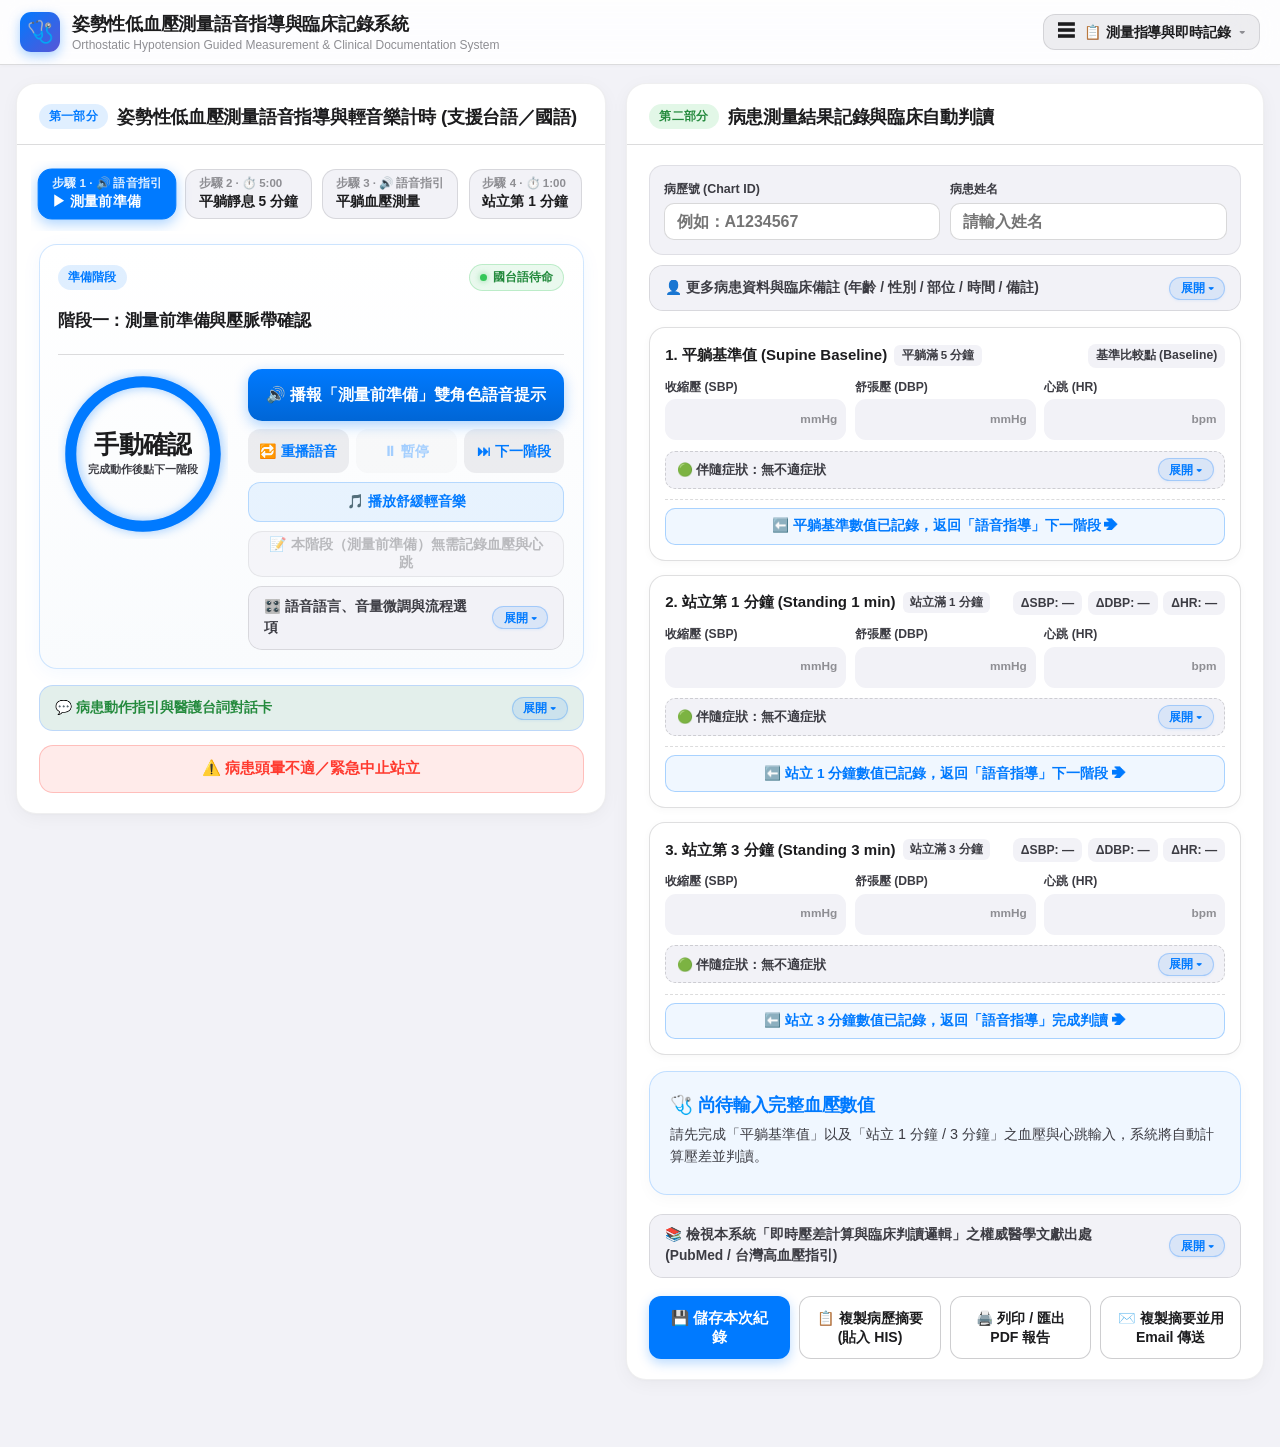
==== commit 393e7ac6: "feat(ui): add confirm dialogs for delete/reset, batch CSV export in history, and copy+email summary " ====
--- a/public/index.html
+++ b/public/index.html
@@ -421,8 +421,8 @@
               <button type="button" class="btn btn-outline" id="printReportBtn">
                 🖨️ 列印 / 匯出 PDF 報告
               </button>
-              <button type="button" class="btn btn-outline" id="exportCurrentCsvBtn">
-                📊 匯出 Excel (CSV)
+              <button type="button" class="btn btn-outline" id="copyAndEmailBtn">
+                ✉️ 複製摘要並用 Email 傳送
               </button>
             </div>
 
@@ -450,15 +450,26 @@
         <div class="panel-body">
           <div class="history-toolbar">
             <input type="search" id="historySearchInput" class="search-input" placeholder="🔍 搜尋病患姓名或病歷號..." />
-            <button type="button" class="btn btn-save" id="historyExportCsvBtn">
-              📊 匯出全部紀錄為 Excel (CSV)
-            </button>
+            <div class="history-toolbar-actions">
+              <button type="button" class="btn btn-outline" id="historySelectAllBtn">
+                ☑️ 全選
+              </button>
+              <button type="button" class="btn btn-save" id="historyExportSelectedCsvBtn">
+                📊 匯出已勾選 CSV (0)
+              </button>
+              <button type="button" class="btn btn-outline" id="historyExportCsvBtn">
+                📊 匯出全部 (CSV)
+              </button>
+            </div>
           </div>
 
           <div class="history-table-wrapper">
             <table class="history-table">
               <thead>
                 <tr>
+                  <th class="history-check-col">
+                    <input type="checkbox" id="historySelectAllCheckbox" class="history-checkbox" aria-label="全選紀錄" title="全選 / 取消全選" />
+                  </th>
                   <th>檢測日期時間</th>
                   <th>病歷號</th>
                   <th>姓名 (年齡)</th>
@@ -603,12 +614,24 @@
 
   </main>
 
+  <!-- iOS 風格確認對話框 (Confirmation Modal) -->
+  <div class="ios-modal-backdrop" id="confirmModalBackdrop" aria-hidden="true">
+    <div class="ios-modal-dialog" role="alertdialog" aria-modal="true" aria-labelledby="confirmModalTitle" aria-describedby="confirmModalMessage">
+      <div class="ios-modal-content">
+        <h3 class="ios-modal-title" id="confirmModalTitle">確認操作</h3>
+        <p class="ios-modal-message" id="confirmModalMessage">確定要執行此操作嗎？</p>
+      </div>
+      <div class="ios-modal-actions">
+        <button type="button" class="ios-modal-btn cancel" id="confirmModalCancelBtn">取消</button>
+        <button type="button" class="ios-modal-btn confirm" id="confirmModalConfirmBtn">確定</button>
+      </div>
+    </div>
+  </div>
+
   <!-- 右下角通知訊息容器 -->
   <div class="toast-container" id="toastContainer" aria-live="polite"></div>
 
-  <!-- 載入系統 JavaScript 模組 -->
-  <script src="js/mandarin-audio-data.js"></script>
-  <script src="js/taiwanese-audio-data.js"></script>
+  <!-- 載入系統 JavaScript 模組 (非同步高效率架構，實體音訊按需載入，零阻塞主執行緒) -->
   <script src="js/protocol-steps.js"></script>
   <script src="js/audio-engine.js"></script>
   <script src="js/clinical-evaluator.js"></script>
--- a/public/css/ios-theme.css
+++ b/public/css/ios-theme.css
@@ -562,6 +562,7 @@
   border-radius: 14px;
   padding: 3.5px;
   box-shadow: 0 4px 16px rgba(0, 0, 0, 0.04);
+  position: -webkit-sticky;
   position: sticky;
   top: 0.4rem;
   z-index: 45;
@@ -2117,6 +2118,35 @@
   flex-wrap: wrap;
   gap: 0.75rem;
   margin-bottom: 1rem;
+}
+
+.history-toolbar-actions {
+  display: flex;
+  align-items: center;
+  flex-wrap: wrap;
+  gap: 0.5rem;
+}
+
+.history-toolbar-actions .btn {
+  height: 38px;
+  padding: 0 0.9rem;
+  font-size: 0.85rem;
+  white-space: nowrap;
+}
+
+.history-check-col {
+  width: 44px;
+  text-align: center !important;
+  padding-left: 0.65rem !important;
+  padding-right: 0.35rem !important;
+}
+
+.history-checkbox {
+  width: 18px;
+  height: 18px;
+  accent-color: var(--ios-blue);
+  cursor: pointer;
+  vertical-align: middle;
 }
 
 .search-input {
@@ -2321,6 +2351,108 @@
 }
 
 /* ==========================================================================
+   iOS 風格確認對話框 (Alert Confirmation Modal)
+   ========================================================================== */
+.ios-modal-backdrop {
+  position: fixed;
+  inset: 0;
+  background: rgba(0, 0, 0, 0.38);
+  backdrop-filter: blur(6px);
+  -webkit-backdrop-filter: blur(6px);
+  z-index: 10000;
+  display: none;
+  align-items: center;
+  justify-content: center;
+  padding: 1.25rem;
+}
+
+.ios-modal-backdrop.open {
+  display: flex;
+  animation: ios-modal-fade 0.18s ease-out;
+}
+
+.ios-modal-dialog {
+  width: 100%;
+  max-width: 320px;
+  background: rgba(255, 255, 255, 0.96);
+  backdrop-filter: blur(30px) saturate(180%);
+  -webkit-backdrop-filter: blur(30px) saturate(180%);
+  border-radius: 16px;
+  box-shadow: 0 20px 50px rgba(0, 0, 0, 0.25);
+  overflow: hidden;
+  border: 0.5px solid rgba(60, 60, 67, 0.18);
+  animation: ios-modal-pop 0.22s cubic-bezier(0.16, 1, 0.3, 1);
+}
+
+.ios-modal-content {
+  padding: 1.25rem 1.2rem 1.1rem 1.2rem;
+  text-align: center;
+}
+
+.ios-modal-title {
+  font-size: 1.05rem;
+  font-weight: 700;
+  color: var(--ios-label);
+  margin-bottom: 0.4rem;
+}
+
+.ios-modal-message {
+  font-size: 0.88rem;
+  color: var(--ios-label-secondary);
+  line-height: 1.45;
+  word-break: break-word;
+}
+
+.ios-modal-actions {
+  display: grid;
+  grid-template-columns: 1fr 1fr;
+  border-top: 0.5px solid var(--ios-separator);
+}
+
+.ios-modal-btn {
+  border: none;
+  background: transparent;
+  padding: 0.82rem 0.5rem;
+  font-family: inherit;
+  font-size: 0.98rem;
+  font-weight: 600;
+  cursor: pointer;
+  transition: background-color 0.15s ease;
+}
+
+.ios-modal-btn.cancel {
+  color: var(--ios-blue);
+  border-right: 0.5px solid var(--ios-separator);
+}
+
+.ios-modal-btn.confirm {
+  color: var(--ios-blue);
+  font-weight: 700;
+}
+
+.ios-modal-btn.confirm.destructive {
+  color: var(--ios-red);
+}
+
+.ios-modal-btn:hover {
+  background: rgba(0, 0, 0, 0.04);
+}
+
+.ios-modal-btn:active {
+  background: rgba(0, 0, 0, 0.08);
+}
+
+@keyframes ios-modal-fade {
+  from { opacity: 0; }
+  to { opacity: 1; }
+}
+
+@keyframes ios-modal-pop {
+  from { opacity: 0; transform: scale(1.06); }
+  to { opacity: 1; transform: scale(1); }
+}
+
+/* ==========================================================================
    響應式螢幕調適 (Responsive Media Queries)
    ========================================================================== */
 @media (max-width: 1120px) {
@@ -2349,7 +2481,7 @@
 
 @media (max-width: 768px) {
   html, body {
-    overflow-x: hidden;
+    overflow-x: clip;
   }
 
   .app-header {
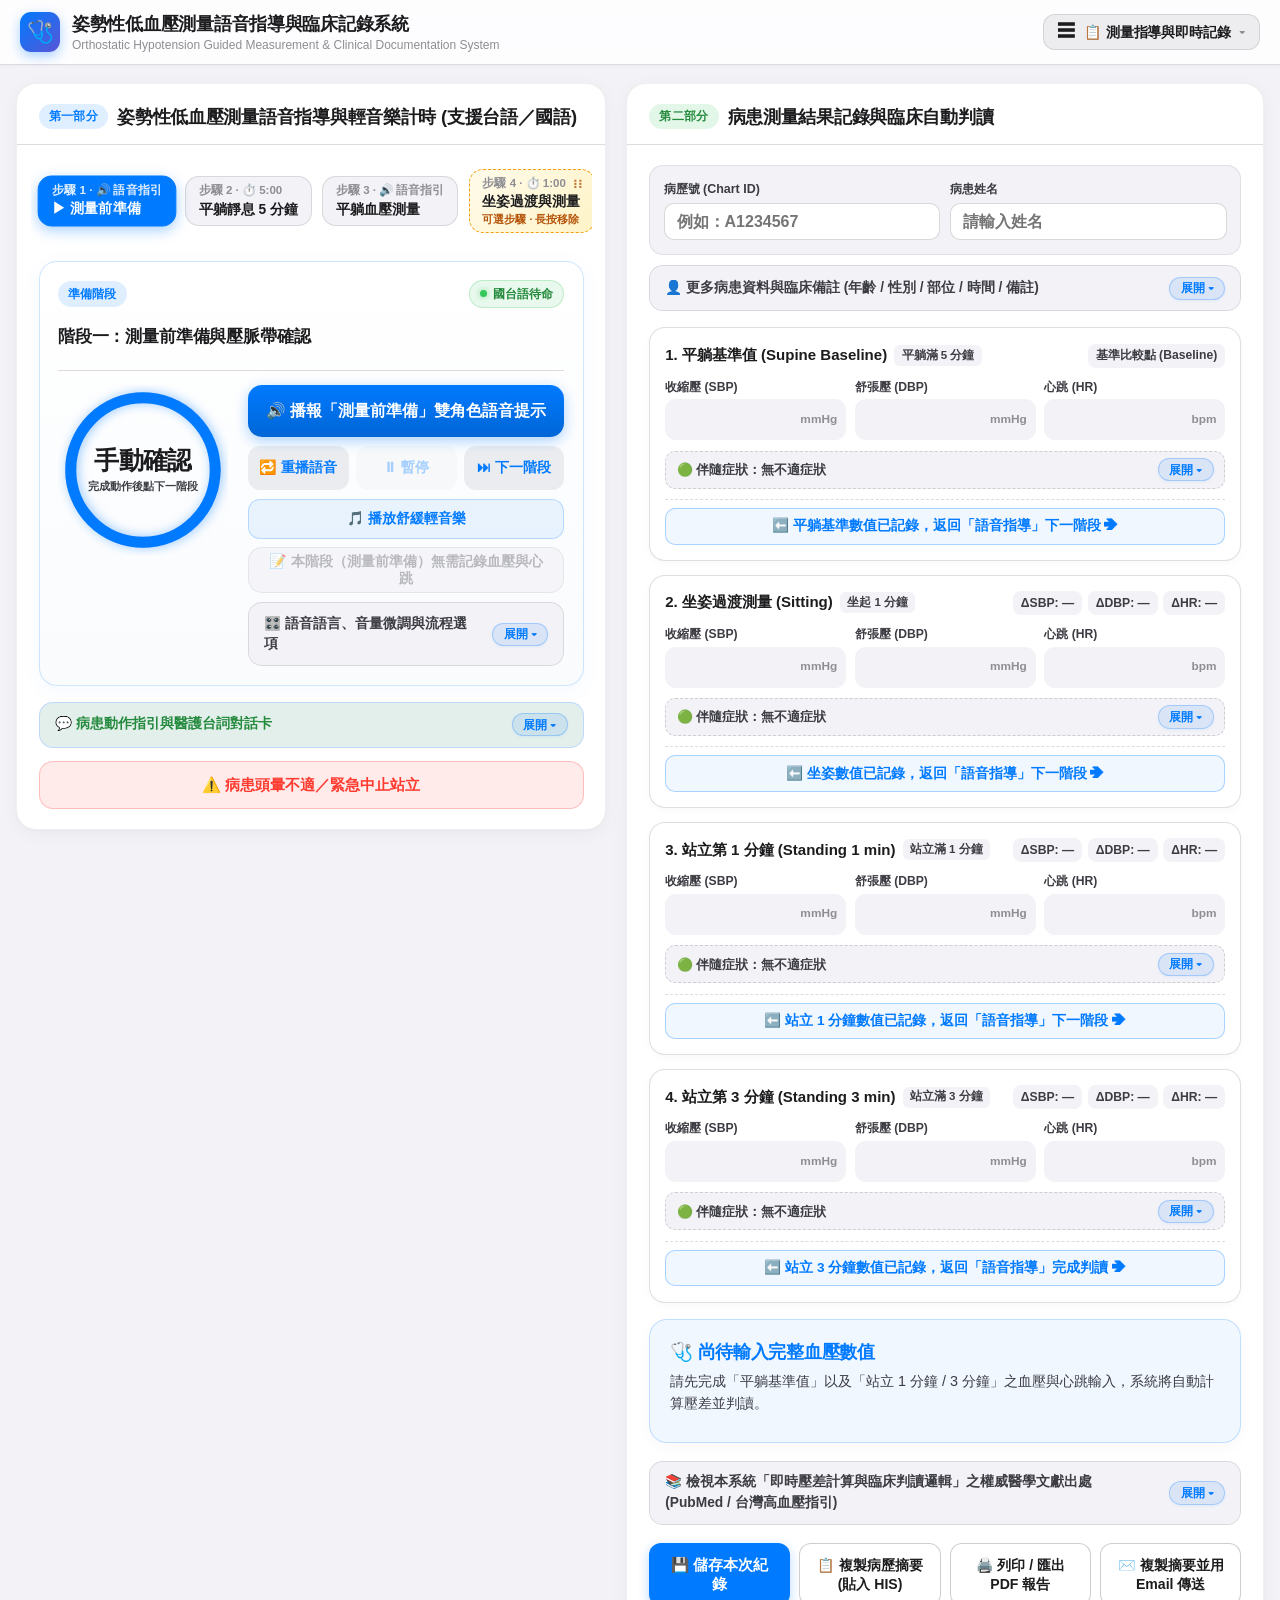
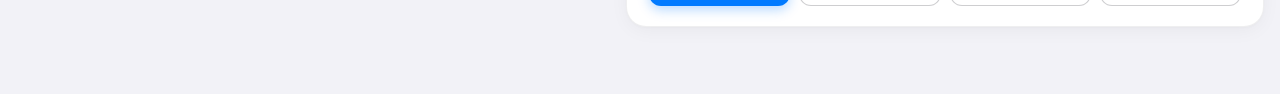
==== commit d6804ecf: "feat(stepper): default-enable sitting step with visual affordance, 2-stage long-press/drag-to-trash " ====
--- a/public/index.html
+++ b/public/index.html
@@ -3,7 +3,12 @@
 <head>
   <meta charset="UTF-8" />
   <meta name="viewport" content="width=device-width, initial-scale=1.0" />
+  <meta name="description" content="姿勢性低血壓測量語音指導與臨床記錄系統 — 支援台語與國語雙語引導、輕音樂計時與自動臨床判讀" />
+  <meta name="theme-color" content="#007aff" />
+  <meta name="apple-mobile-web-app-capable" content="yes" />
+  <meta name="apple-mobile-web-app-status-bar-style" content="default" />
   <title>姿勢性低血壓測量語音指導與臨床記錄系統</title>
+  <link rel="manifest" href="manifest.json" />
   <link rel="stylesheet" href="css/ios-theme.css" />
 </head>
 <body>
@@ -118,6 +123,10 @@
           <div class="panel-body">
             <!-- 階段進度條 (可點擊切換任意階段，再次點擊當前階段可直接播放) -->
             <div class="stepper-track" id="stepperTrack" aria-label="測量階段進度"></div>
+            <div class="stepper-trash-zone no-print" id="stepperTrashZone" aria-hidden="true">
+              <span class="trash-zone-icon">🗑️</span>
+              <span class="trash-zone-text" id="stepperTrashZoneText">拖曳至此放開，或繼續按住自動移除「坐姿過渡測量」</span>
+            </div>
 
             <!-- ============================================================
                  一體化「當前階段顯示 ＋ 語音/輕音樂播放與計時主控台」
@@ -207,8 +216,8 @@
                       </div>
 
                       <div class="protocol-toolbar" style="margin-bottom: 0; padding-bottom: 0; border-bottom: none;">
-                        <label class="toggle-label" title="勾選後將在平躺與站立之間增加「坐姿過渡與測量」階段">
-                          <input type="checkbox" id="includeSittingToggle" />
+                        <label class="toggle-label" title="預設包含，可長按上方卡片移除或在此切換「坐姿過渡與測量」階段">
+                          <input type="checkbox" id="includeSittingToggle" checked />
                           <span>包含「坐姿過渡測量」階段</span>
                         </label>
                         <label class="toggle-label" title="開啟後將等待計時縮短為 15 秒，方便快速展示、教學或測試語音流程">
@@ -430,7 +439,7 @@
             <div class="print-only-footer">
               <span>執行測量醫護人員簽章：__________________________</span>
               <span>醫師判讀簽章：__________________________</span>
-              <span>列印時間：<script>document.write(new Date().toLocaleDateString('zh-TW'));</script></span>
+              <span>列印時間：<span id="printDateText"></span></span>
             </div>
           </div>
         </div>
@@ -459,6 +468,9 @@
               </button>
               <button type="button" class="btn btn-outline" id="historyExportCsvBtn">
                 📊 匯出全部 (CSV)
+              </button>
+              <button type="button" class="btn btn-outline" id="historyClearAllBtn" style="color: var(--ios-red);">
+                🗑️ 清空全部紀錄
               </button>
             </div>
           </div>
--- a/public/css/ios-theme.css
+++ b/public/css/ios-theme.css
@@ -841,6 +841,184 @@
 }
 
 /* ==========================================================================
+   可選步驟「坐姿過渡測量」：視覺暗示、兩段式長按進度、拖曳垃圾桶與復原按鈕
+   ========================================================================== */
+.step-node-header-row {
+  display: flex;
+  align-items: center;
+  justify-content: space-between;
+  gap: 0.35rem;
+  position: relative;
+  z-index: 1;
+}
+
+.step-drag-grip {
+  font-size: 0.78rem;
+  line-height: 1;
+  letter-spacing: -1px;
+  color: #b45309;
+  opacity: 0.78;
+  font-weight: 800;
+}
+
+.step-node.active .step-drag-grip {
+  color: rgba(255, 255, 255, 0.9);
+}
+
+.step-node-title,
+.step-optional-hint {
+  position: relative;
+  z-index: 1;
+}
+
+.step-optional-hint {
+  font-size: 0.66rem;
+  color: #b45309;
+  font-weight: 600;
+  line-height: 1.15;
+  white-space: nowrap;
+}
+
+.step-node.active .step-optional-hint {
+  color: rgba(255, 255, 255, 0.88);
+}
+
+.step-longpress-fill {
+  position: absolute;
+  left: 0;
+  top: 0;
+  bottom: 0;
+  width: 0%;
+  background: rgba(239, 68, 68, 0.22);
+  pointer-events: none;
+  border-radius: 12px;
+  z-index: 0;
+  transition: width 0.05s linear;
+}
+
+.step-node.optional-removable {
+  user-select: none;
+  -webkit-user-select: none;
+  -webkit-touch-callout: none;
+  touch-action: pan-x;
+  border-style: dashed;
+}
+
+.step-node.optional-removable:not(.active):not(.completed) {
+  background: linear-gradient(135deg, #fffbeb 0%, #fef3c7 100%);
+  border: 1.5px dashed #f59e0b;
+}
+
+.step-node.optional-removable:not(.active):not(.completed):hover {
+  background: linear-gradient(135deg, #fef3c7 0%, #fde68a 100%);
+}
+
+.step-node.optional-removable.active {
+  border-style: dashed;
+}
+
+@keyframes step-wiggle-once {
+  0%, 100% { transform: rotate(0deg); }
+  18% { transform: rotate(-2.5deg) scale(1.02); }
+  36% { transform: rotate(2.5deg) scale(1.02); }
+  54% { transform: rotate(-2deg); }
+  72% { transform: rotate(1.5deg); }
+}
+
+.step-node.wiggle-once {
+  animation: step-wiggle-once 0.65s ease-in-out 0.35s 1;
+}
+
+.step-node.pressing-stage1 {
+  transform: scale(1.03) !important;
+  box-shadow: 0 8px 20px rgba(245, 158, 11, 0.28) !important;
+  z-index: 10 !important;
+}
+
+.step-node.pressing-stage2-float {
+  transform: scale(1.06) translateY(-2px) !important;
+  border-color: #ef4444 !important;
+  border-style: dashed !important;
+  background: #fef2f2 !important;
+  box-shadow: 0 12px 28px rgba(239, 68, 68, 0.32) !important;
+  z-index: 15 !important;
+}
+
+.step-node.pressing-stage2-float .step-node-num,
+.step-node.pressing-stage2-float .step-node-title,
+.step-node.pressing-stage2-float .step-drag-grip,
+.step-node.pressing-stage2-float .step-optional-hint {
+  color: #b91c1c !important;
+}
+
+.stepper-trash-zone {
+  max-height: 0;
+  opacity: 0;
+  overflow: hidden;
+  margin-bottom: 0;
+  padding: 0 0.9rem;
+  border-radius: 12px;
+  border: 1.5px dashed transparent;
+  display: flex;
+  align-items: center;
+  justify-content: center;
+  gap: 0.45rem;
+  font-size: 0.82rem;
+  font-weight: 700;
+  pointer-events: none;
+  transition: all 0.22s cubic-bezier(0.16, 1, 0.3, 1);
+}
+
+.stepper-trash-zone.visible {
+  max-height: 56px;
+  opacity: 1;
+  margin-bottom: 0.85rem;
+  padding: 0.55rem 0.9rem;
+  border-color: #ef4444;
+  background: rgba(254, 226, 226, 0.85);
+  color: #b91c1c;
+  pointer-events: auto;
+}
+
+.stepper-trash-zone.drag-over {
+  background: #ef4444;
+  color: #ffffff;
+  border-style: solid;
+  transform: scale(1.01);
+  box-shadow: 0 6px 16px rgba(239, 68, 68, 0.3);
+}
+
+.step-restore-sitting-btn {
+  flex: 0 0 auto;
+  display: flex;
+  flex-direction: column;
+  align-items: center;
+  justify-content: center;
+  gap: 0.15rem;
+  padding: 0.35rem 0.55rem;
+  border-radius: 12px;
+  border: 1.5px dashed rgba(245, 158, 11, 0.65);
+  background: rgba(255, 251, 235, 0.85);
+  color: #b45309;
+  font-family: inherit;
+  font-size: 0.72rem;
+  font-weight: 700;
+  cursor: pointer;
+  white-space: nowrap;
+  transition: all 0.2s ease;
+}
+
+.step-restore-sitting-btn:hover {
+  background: #fef3c7;
+  border-color: #d97706;
+  transform: scale(1.03);
+}
+
+.step-restore-sitting-btn:active {
+  transform: scale(0.97);
+}
+
+/* ==========================================================================
    當前階段控制橫幅 — Apple Watch 活動卡片風格
    ========================================================================== */
 .current-stage-banner {
